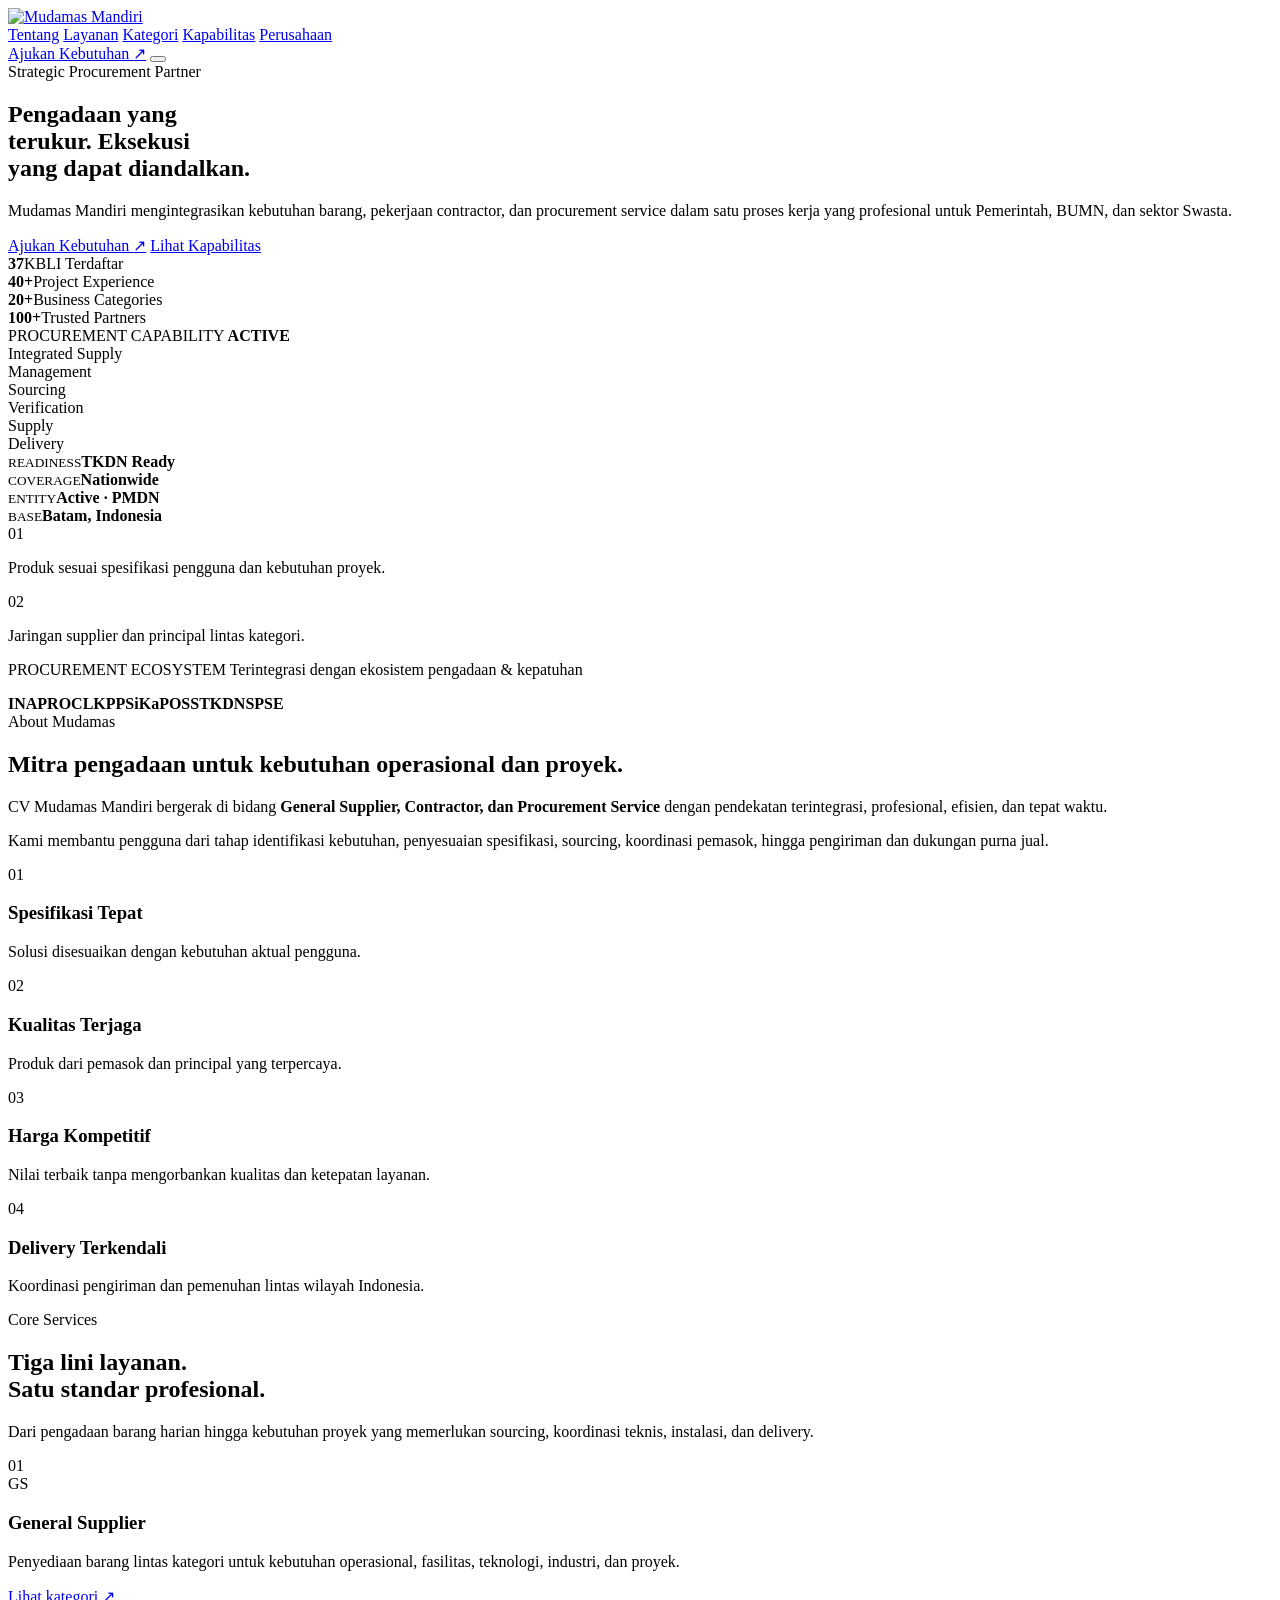
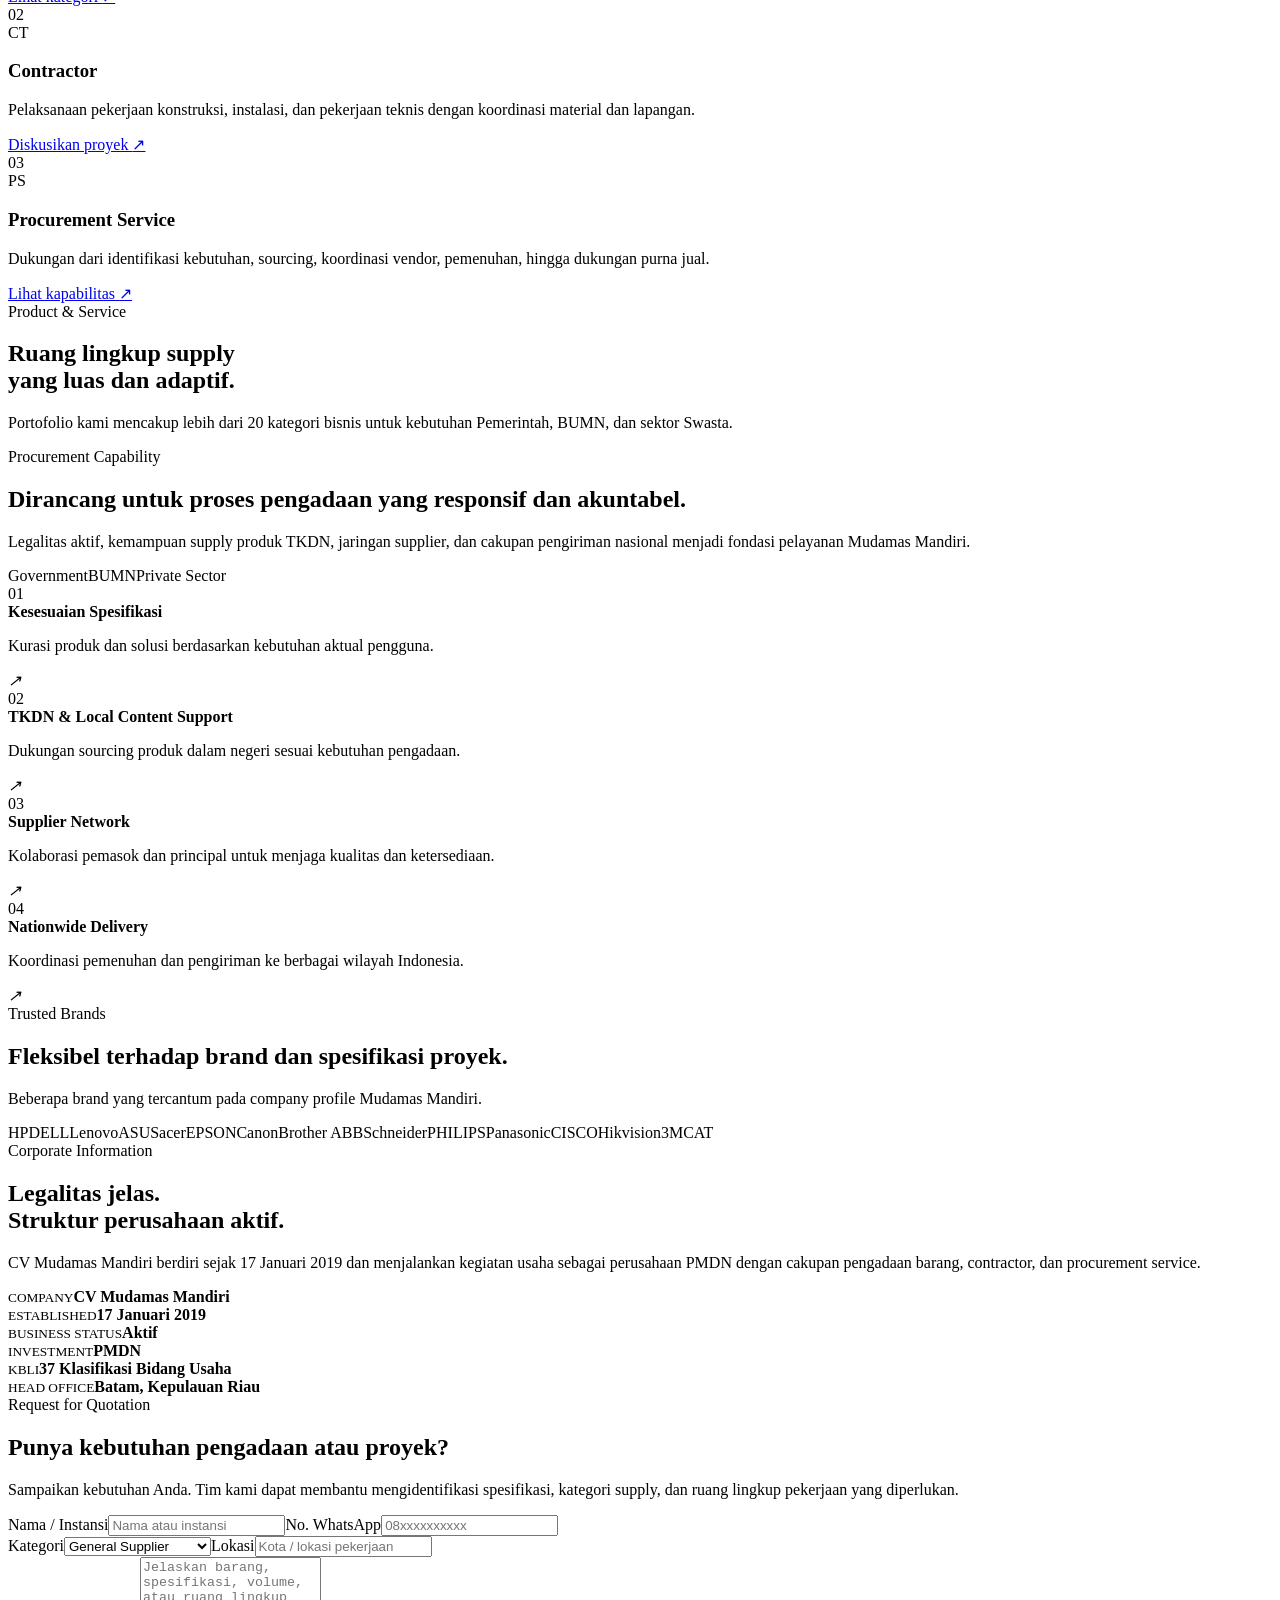
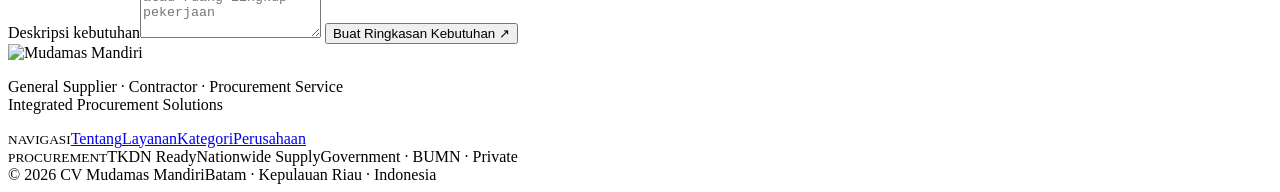
==== index.html @ 1469a3c3 "Add files via upload" ====
<!doctype html>
<html lang="id">
<head>
  <meta charset="utf-8">
  <meta name="viewport" content="width=device-width,initial-scale=1">
  <meta name="theme-color" content="#07182e">
  <title>CV Mudamas Mandiri | Integrated Procurement Solutions</title>
  <meta name="description" content="CV Mudamas Mandiri — General Supplier, Contractor, dan Procurement Service untuk Pemerintah, BUMN, dan sektor Swasta.">
  <link rel="preconnect" href="https://fonts.googleapis.com">
  <link rel="preconnect" href="https://fonts.gstatic.com" crossorigin>
  <link href="https://fonts.googleapis.com/css2?family=Manrope:wght@400;500;600;700;800&display=swap" rel="stylesheet">
  <link rel="stylesheet" href="assets/style.css">
</head>
<body>
<header class="header" id="top">
  <div class="container nav-shell">
    <a class="logo" href="#top"><img src="assets/img/logo-mudamas.png" alt="Mudamas Mandiri"></a>
    <nav class="nav" id="nav">
      <a href="#about">Tentang</a>
      <a href="#services">Layanan</a>
      <a href="#categories">Kategori</a>
      <a href="#capability">Kapabilitas</a>
      <a href="#company">Perusahaan</a>
    </nav>
    <a class="nav-cta" href="#contact">Ajukan Kebutuhan <span>↗</span></a>
    <button class="menu" id="menu" aria-label="Menu"><span></span><span></span></button>
  </div>
</header>

<main>
  <section class="hero">
    <div class="hero-orbit one"></div><div class="hero-orbit two"></div>
    <div class="container hero-grid">
      <div class="hero-copy">
        <div class="kicker"><i></i> Strategic Procurement Partner</div>
        <h1>Pengadaan yang<br><span>terukur.</span> Eksekusi<br>yang dapat diandalkan.</h1>
        <p>Mudamas Mandiri mengintegrasikan kebutuhan barang, pekerjaan contractor, dan procurement service dalam satu proses kerja yang profesional untuk Pemerintah, BUMN, dan sektor Swasta.</p>
        <div class="hero-actions">
          <a class="btn primary" href="#contact">Ajukan Kebutuhan <span>↗</span></a>
          <a class="btn secondary" href="#services">Lihat Kapabilitas</a>
        </div>
        <div class="hero-stats">
          <div><strong>37</strong><span>KBLI Terdaftar</span></div>
          <div><strong>40+</strong><span>Project Experience</span></div>
          <div><strong>20+</strong><span>Business Categories</span></div>
          <div><strong>100+</strong><span>Trusted Partners</span></div>
        </div>
      </div>

      <div class="hero-panel" aria-label="Procurement capability overview">
        <div class="panel-top"><span>PROCUREMENT CAPABILITY</span><b><i></i> ACTIVE</b></div>
        <div class="panel-title">Integrated Supply<br>Management</div>
        <div class="panel-route">
          <div class="route-line"></div>
          <div class="route-node n1"><i></i><span>Sourcing</span></div>
          <div class="route-node n2"><i></i><span>Verification</span></div>
          <div class="route-node n3"><i></i><span>Supply</span></div>
          <div class="route-node n4"><i></i><span>Delivery</span></div>
        </div>
        <div class="panel-grid">
          <div><small>READINESS</small><strong>TKDN Ready</strong></div>
          <div><small>COVERAGE</small><strong>Nationwide</strong></div>
          <div><small>ENTITY</small><strong>Active · PMDN</strong></div>
          <div><small>BASE</small><strong>Batam, Indonesia</strong></div>
        </div>
        <div class="panel-note"><span>01</span><p>Produk sesuai spesifikasi pengguna dan kebutuhan proyek.</p></div>
        <div class="panel-note"><span>02</span><p>Jaringan supplier dan principal lintas kategori.</p></div>
      </div>
    </div>
    <div class="ecosystem">
      <div class="container ecosystem-inner">
        <p><span>PROCUREMENT ECOSYSTEM</span> Terintegrasi dengan ekosistem pengadaan & kepatuhan</p>
        <div><b>INAPROC</b><b>LKPP</b><b>SiKaP</b><b>OSS</b><b>TKDN</b><b>SPSE</b></div>
      </div>
    </div>
  </section>

  <section class="section about" id="about">
    <div class="container about-grid">
      <div>
        <div class="kicker dark"><i></i> About Mudamas</div>
        <h2>Mitra pengadaan untuk kebutuhan <span>operasional dan proyek.</span></h2>
      </div>
      <div class="about-copy">
        <p class="lead">CV Mudamas Mandiri bergerak di bidang <b>General Supplier, Contractor, dan Procurement Service</b> dengan pendekatan terintegrasi, profesional, efisien, dan tepat waktu.</p>
        <p>Kami membantu pengguna dari tahap identifikasi kebutuhan, penyesuaian spesifikasi, sourcing, koordinasi pemasok, hingga pengiriman dan dukungan purna jual.</p>
      </div>
    </div>
    <div class="container principles">
      <article><span>01</span><h3>Spesifikasi Tepat</h3><p>Solusi disesuaikan dengan kebutuhan aktual pengguna.</p></article>
      <article><span>02</span><h3>Kualitas Terjaga</h3><p>Produk dari pemasok dan principal yang terpercaya.</p></article>
      <article><span>03</span><h3>Harga Kompetitif</h3><p>Nilai terbaik tanpa mengorbankan kualitas dan ketepatan layanan.</p></article>
      <article><span>04</span><h3>Delivery Terkendali</h3><p>Koordinasi pengiriman dan pemenuhan lintas wilayah Indonesia.</p></article>
    </div>
  </section>

  <section class="section services" id="services">
    <div class="container section-title-row">
      <div><div class="kicker"><i></i> Core Services</div><h2>Tiga lini layanan.<br><span>Satu standar profesional.</span></h2></div>
      <p>Dari pengadaan barang harian hingga kebutuhan proyek yang memerlukan sourcing, koordinasi teknis, instalasi, dan delivery.</p>
    </div>
    <div class="container service-grid">
      <article><div class="num">01</div><div class="service-icon">GS</div><h3>General Supplier</h3><p>Penyediaan barang lintas kategori untuk kebutuhan operasional, fasilitas, teknologi, industri, dan proyek.</p><a href="#categories">Lihat kategori <span>↗</span></a></article>
      <article class="accent"><div class="num">02</div><div class="service-icon">CT</div><h3>Contractor</h3><p>Pelaksanaan pekerjaan konstruksi, instalasi, dan pekerjaan teknis dengan koordinasi material dan lapangan.</p><a href="#contact">Diskusikan proyek <span>↗</span></a></article>
      <article><div class="num">03</div><div class="service-icon">PS</div><h3>Procurement Service</h3><p>Dukungan dari identifikasi kebutuhan, sourcing, koordinasi vendor, pemenuhan, hingga dukungan purna jual.</p><a href="#capability">Lihat kapabilitas <span>↗</span></a></article>
    </div>
  </section>

  <section class="section categories" id="categories">
    <div class="container section-title-row light">
      <div><div class="kicker dark"><i></i> Product & Service</div><h2>Ruang lingkup supply<br><span>yang luas dan adaptif.</span></h2></div>
      <p>Portofolio kami mencakup lebih dari 20 kategori bisnis untuk kebutuhan Pemerintah, BUMN, dan sektor Swasta.</p>
    </div>
    <div class="container category-grid" id="categoryGrid"></div>
  </section>

  <section class="section capability" id="capability">
    <div class="container capability-grid">
      <div class="cap-copy">
        <div class="kicker"><i></i> Procurement Capability</div>
        <h2>Dirancang untuk proses pengadaan yang <span>responsif dan akuntabel.</span></h2>
        <p>Legalitas aktif, kemampuan supply produk TKDN, jaringan supplier, dan cakupan pengiriman nasional menjadi fondasi pelayanan Mudamas Mandiri.</p>
        <div class="sector-tags"><span>Government</span><span>BUMN</span><span>Private Sector</span></div>
      </div>
      <div class="cap-list">
        <div><span>01</span><section><b>Kesesuaian Spesifikasi</b><p>Kurasi produk dan solusi berdasarkan kebutuhan aktual pengguna.</p></section><i>↗</i></div>
        <div><span>02</span><section><b>TKDN & Local Content Support</b><p>Dukungan sourcing produk dalam negeri sesuai kebutuhan pengadaan.</p></section><i>↗</i></div>
        <div><span>03</span><section><b>Supplier Network</b><p>Kolaborasi pemasok dan principal untuk menjaga kualitas dan ketersediaan.</p></section><i>↗</i></div>
        <div><span>04</span><section><b>Nationwide Delivery</b><p>Koordinasi pemenuhan dan pengiriman ke berbagai wilayah Indonesia.</p></section><i>↗</i></div>
      </div>
    </div>
  </section>

  <section class="section brands">
    <div class="container brand-intro">
      <div class="kicker dark"><i></i> Trusted Brands</div>
      <h2>Fleksibel terhadap brand dan <span>spesifikasi proyek.</span></h2>
      <p>Beberapa brand yang tercantum pada company profile Mudamas Mandiri.</p>
    </div>
    <div class="container brand-grid">
      <span>HP</span><span>DELL</span><span>Lenovo</span><span>ASUS</span><span>acer</span><span>EPSON</span><span>Canon</span><span>Brother</span>
      <span>ABB</span><span>Schneider</span><span>PHILIPS</span><span>Panasonic</span><span>CISCO</span><span>Hikvision</span><span>3M</span><span>CAT</span>
    </div>
  </section>

  <section class="section company" id="company">
    <div class="container company-box">
      <div>
        <div class="kicker"><i></i> Corporate Information</div>
        <h2>Legalitas jelas.<br><span>Struktur perusahaan aktif.</span></h2>
        <p>CV Mudamas Mandiri berdiri sejak 17 Januari 2019 dan menjalankan kegiatan usaha sebagai perusahaan PMDN dengan cakupan pengadaan barang, contractor, dan procurement service.</p>
      </div>
      <div class="facts">
        <div><small>COMPANY</small><b>CV Mudamas Mandiri</b></div>
        <div><small>ESTABLISHED</small><b>17 Januari 2019</b></div>
        <div><small>BUSINESS STATUS</small><b>Aktif</b></div>
        <div><small>INVESTMENT</small><b>PMDN</b></div>
        <div><small>KBLI</small><b>37 Klasifikasi Bidang Usaha</b></div>
        <div><small>HEAD OFFICE</small><b>Batam, Kepulauan Riau</b></div>
      </div>
    </div>
  </section>

  <section class="section contact" id="contact">
    <div class="container contact-grid">
      <div>
        <div class="kicker dark"><i></i> Request for Quotation</div>
        <h2>Punya kebutuhan pengadaan atau proyek?</h2>
        <p>Sampaikan kebutuhan Anda. Tim kami dapat membantu mengidentifikasi spesifikasi, kategori supply, dan ruang lingkup pekerjaan yang diperlukan.</p>
      </div>
      <form id="rfqForm">
        <div class="fields"><label>Nama / Instansi<input name="nama" required placeholder="Nama atau instansi"></label><label>No. WhatsApp<input name="wa" required placeholder="08xxxxxxxxxx"></label></div>
        <div class="fields"><label>Kategori<select name="kategori"><option>General Supplier</option><option>Contractor</option><option>Procurement Service</option></select></label><label>Lokasi<input name="lokasi" placeholder="Kota / lokasi pekerjaan"></label></div>
        <label>Deskripsi kebutuhan<textarea name="kebutuhan" rows="5" required placeholder="Jelaskan barang, spesifikasi, volume, atau ruang lingkup pekerjaan"></textarea></label>
        <button class="btn primary" type="submit">Buat Ringkasan Kebutuhan <span>↗</span></button>
        <div id="rfqResult" class="rfq-result" hidden></div>
      </form>
    </div>
  </section>
</main>

<footer>
  <div class="container footer-grid">
    <div class="footer-brand"><img src="assets/img/logo-mudamas.png" alt="Mudamas Mandiri"><p>General Supplier · Contractor · Procurement Service<br>Integrated Procurement Solutions</p></div>
    <div><small>NAVIGASI</small><a href="#about">Tentang</a><a href="#services">Layanan</a><a href="#categories">Kategori</a><a href="#company">Perusahaan</a></div>
    <div><small>PROCUREMENT</small><span>TKDN Ready</span><span>Nationwide Supply</span><span>Government · BUMN · Private</span></div>
  </div>
  <div class="container footer-bottom"><span>© 2026 CV Mudamas Mandiri</span><span>Batam · Kepulauan Riau · Indonesia</span></div>
</footer>
<script src="assets/app.js"></script>
</body>
</html>
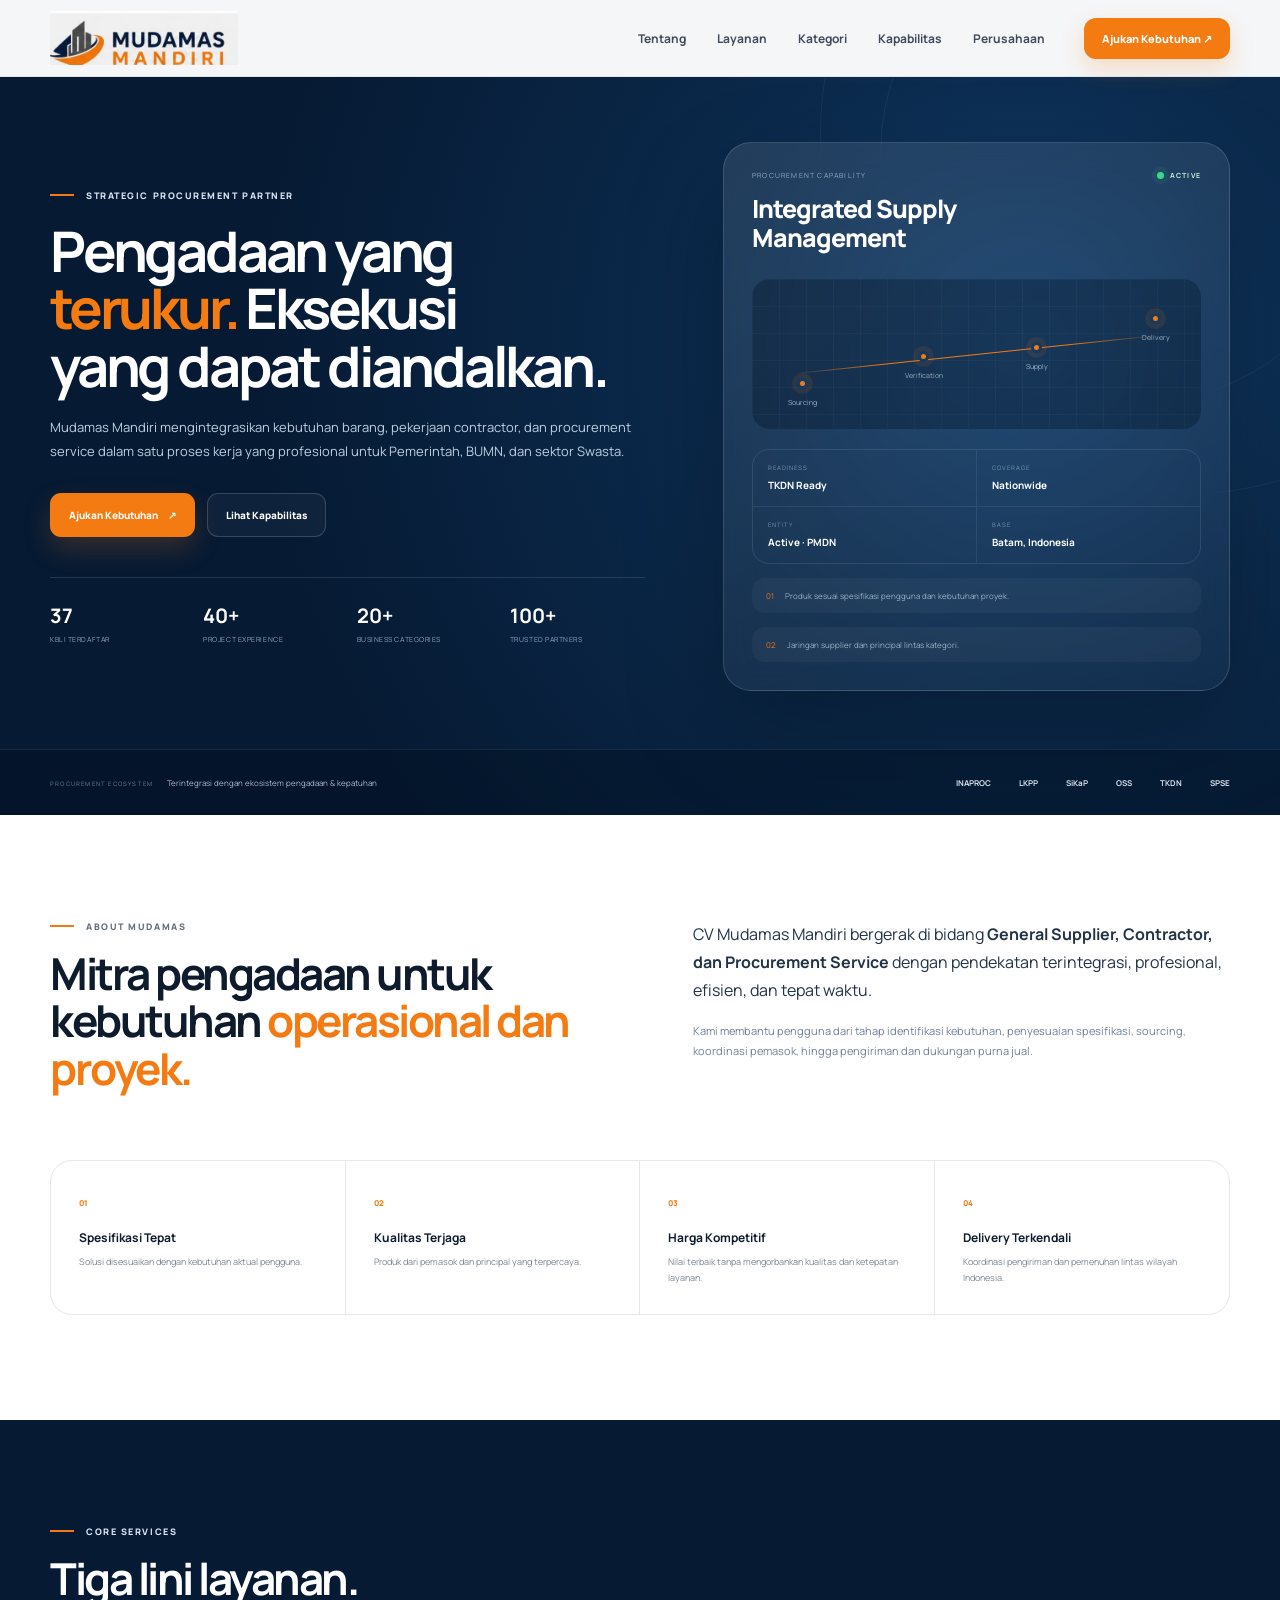
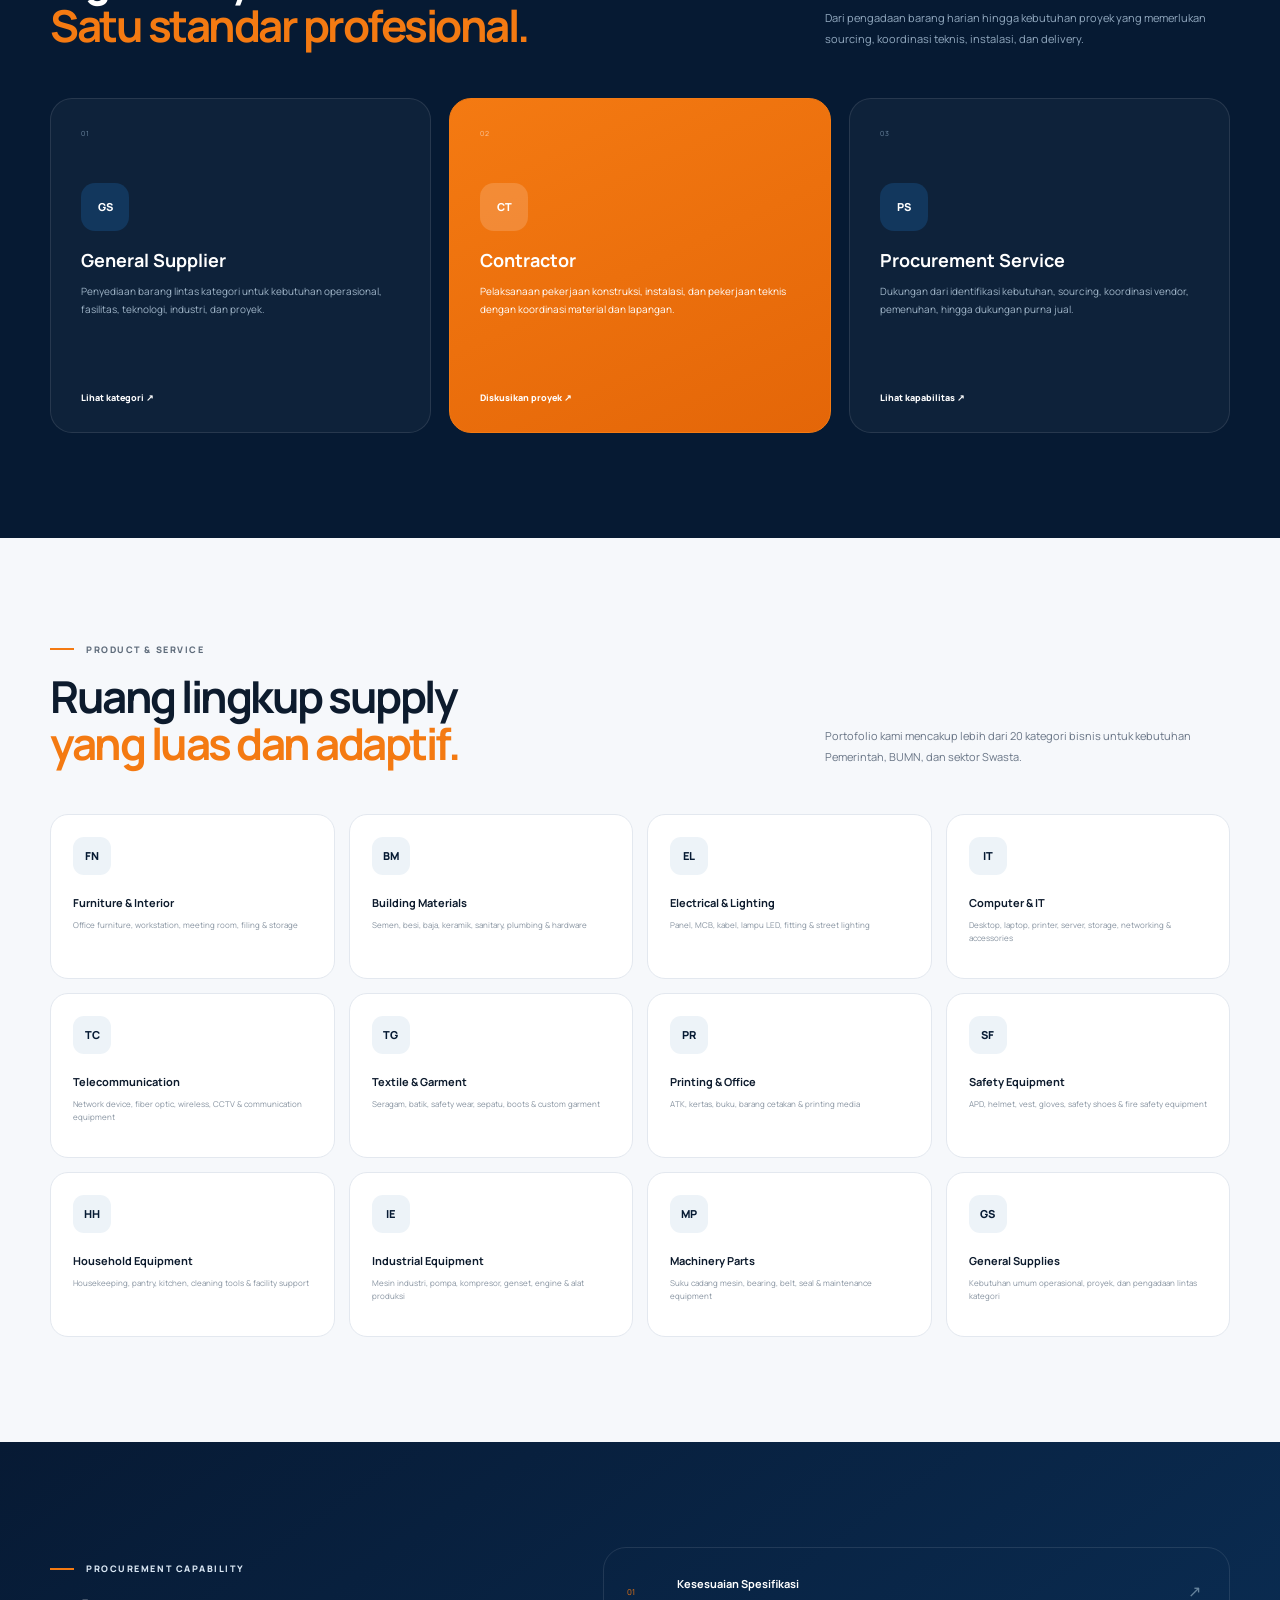
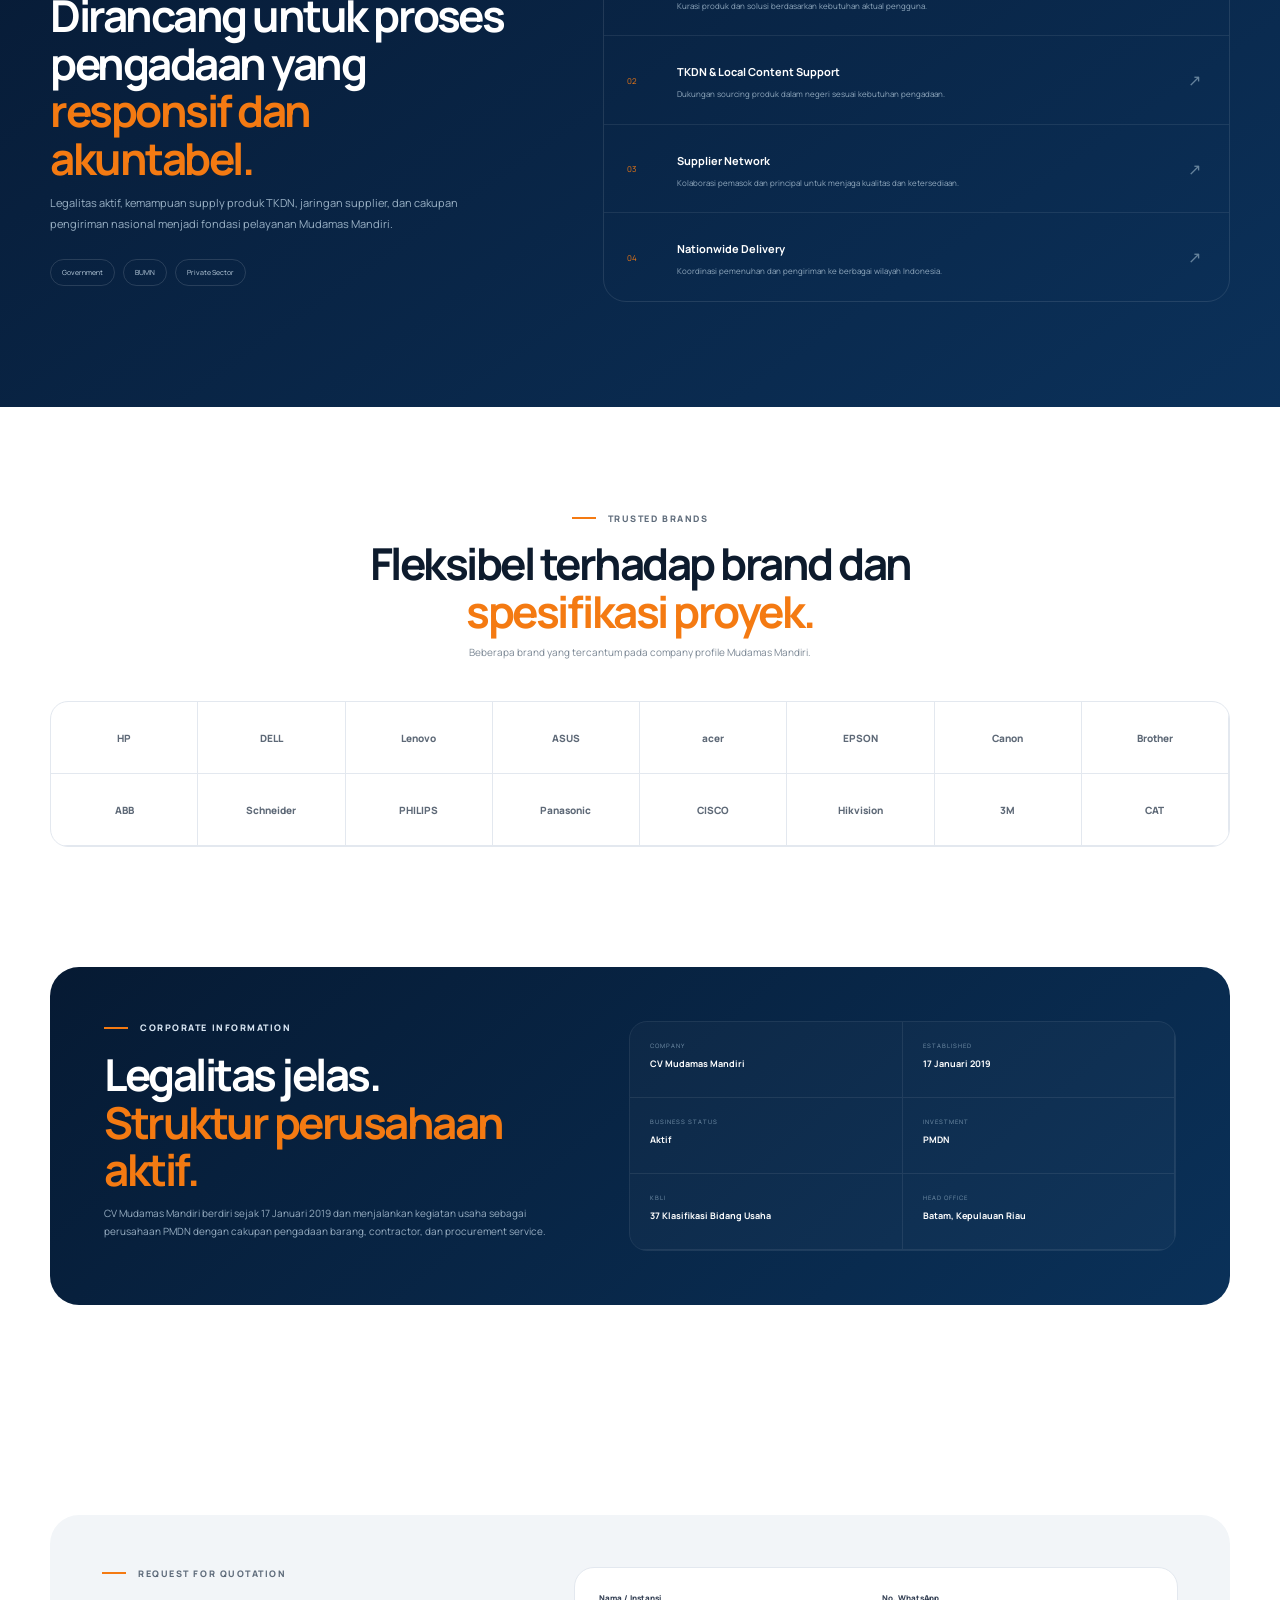
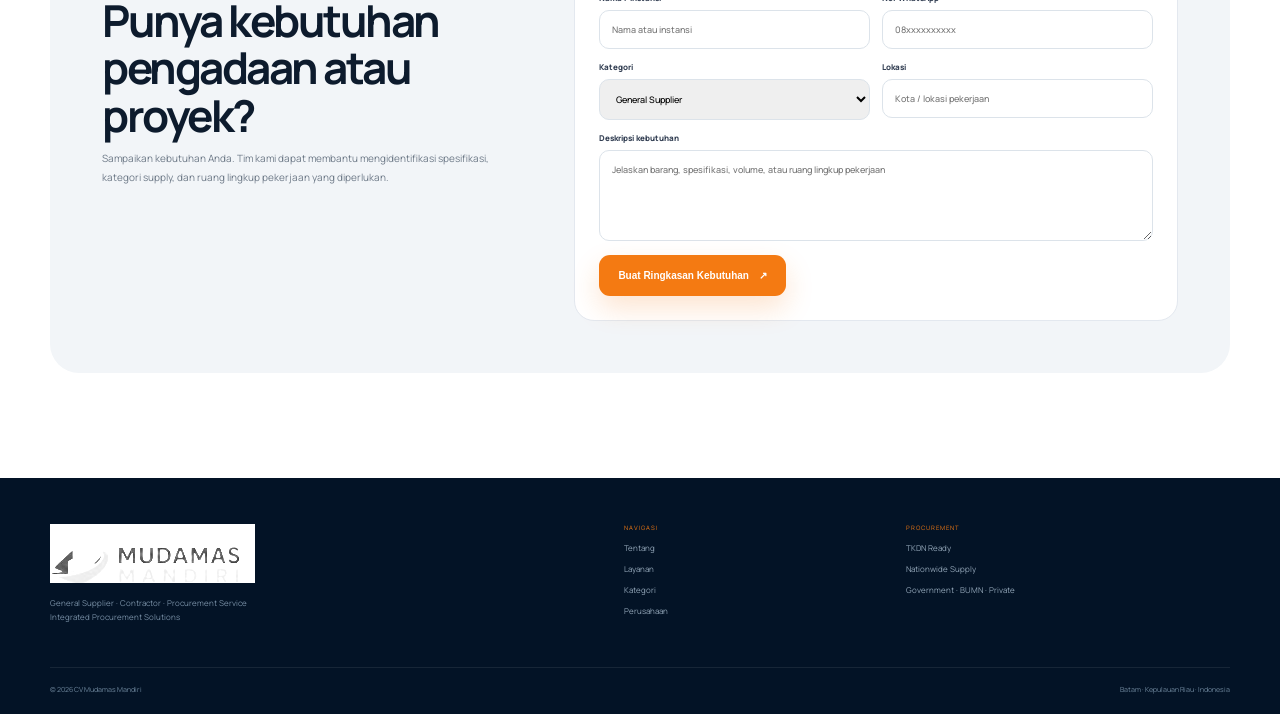
==== commit aa8d90a6: "Add files via upload" ====
--- a/index.html
+++ b/index.html
@@ -9,12 +9,12 @@
   <link rel="preconnect" href="https://fonts.googleapis.com">
   <link rel="preconnect" href="https://fonts.gstatic.com" crossorigin>
   <link href="https://fonts.googleapis.com/css2?family=Manrope:wght@400;500;600;700;800&display=swap" rel="stylesheet">
-  <link rel="stylesheet" href="assets/style.css">
+  <link rel="stylesheet" href="style.css">
 </head>
 <body>
 <header class="header" id="top">
   <div class="container nav-shell">
-    <a class="logo" href="#top"><img src="assets/img/logo-mudamas.png" alt="Mudamas Mandiri"></a>
+    <a class="logo" href="#top"><img src="logo-mudamas.png" alt="Mudamas Mandiri"></a>
     <nav class="nav" id="nav">
       <a href="#about">Tentang</a>
       <a href="#services">Layanan</a>
@@ -181,12 +181,12 @@
 
 <footer>
   <div class="container footer-grid">
-    <div class="footer-brand"><img src="assets/img/logo-mudamas.png" alt="Mudamas Mandiri"><p>General Supplier · Contractor · Procurement Service<br>Integrated Procurement Solutions</p></div>
+    <div class="footer-brand"><img src="logo-mudamas.png" alt="Mudamas Mandiri"><p>General Supplier · Contractor · Procurement Service<br>Integrated Procurement Solutions</p></div>
     <div><small>NAVIGASI</small><a href="#about">Tentang</a><a href="#services">Layanan</a><a href="#categories">Kategori</a><a href="#company">Perusahaan</a></div>
     <div><small>PROCUREMENT</small><span>TKDN Ready</span><span>Nationwide Supply</span><span>Government · BUMN · Private</span></div>
   </div>
   <div class="container footer-bottom"><span>© 2026 CV Mudamas Mandiri</span><span>Batam · Kepulauan Riau · Indonesia</span></div>
 </footer>
-<script src="assets/app.js"></script>
+<script src="app.js"></script>
 </body>
 </html>
--- a/style.css
+++ b/style.css
@@ -0,0 +1,3 @@
+:root{--navy:#061a33;--navy2:#0a2d55;--orange:#f47a12;--ink:#0d1b2d;--muted:#667085;--line:#e3e8ef;--bg:#f6f8fb;--white:#fff}*{box-sizing:border-box}html{scroll-behavior:smooth}body{margin:0;font-family:Manrope,Arial,sans-serif;color:var(--ink);background:#fff}a{text-decoration:none;color:inherit}.container{width:min(1180px,calc(100% - 48px));margin:auto}.header{position:fixed;inset:0 0 auto;z-index:50;background:rgba(255,255,255,.96);border-bottom:1px solid rgba(13,27,45,.08);backdrop-filter:blur(16px)}.nav-shell{height:76px;display:flex;align-items:center;gap:34px}.logo img{display:block;width:188px}.nav{margin-left:auto;display:flex;gap:31px;align-items:center}.nav a{font-size:12px;font-weight:700;color:#3e4a59}.nav a:hover{color:var(--orange)}.nav-cta{margin-left:5px;background:var(--orange);color:#fff;border-radius:12px;padding:13px 18px;font-size:11px;font-weight:800;box-shadow:0 10px 24px rgba(244,122,18,.22)}.menu{display:none;margin-left:auto;border:0;background:none;width:42px;height:42px}.menu span{display:block;width:23px;height:2px;background:var(--navy);margin:6px auto}.hero{position:relative;padding-top:76px;background:radial-gradient(circle at 80% 42%,#123d6a 0,#0b2a4c 28%,#061a33 68%);color:#fff;overflow:hidden}.hero-orbit{position:absolute;border:1px solid rgba(255,255,255,.055);border-radius:50%}.hero-orbit.one{width:720px;height:720px;right:-260px;top:-225px}.hero-orbit.two{width:500px;height:500px;right:-100px;top:-95px}.hero-grid{min-height:605px;display:grid;grid-template-columns:1.08fr .92fr;gap:78px;align-items:center;padding:66px 0 58px}.kicker{display:flex;align-items:center;gap:12px;font-size:9px;font-weight:800;text-transform:uppercase;letter-spacing:1.55px;color:#dbe8f5}.kicker i{width:24px;height:2px;background:var(--orange);display:block}.kicker.dark{color:#5f6c7b}.hero h1{font-size:56px;line-height:1.03;letter-spacing:-3.2px;margin:20px 0 20px;max-width:660px}.hero h1 span,.section h2 span{color:var(--orange)}.hero-copy>p{max-width:650px;color:#bed0e1;font-size:13px;line-height:1.85;margin:0}.hero-actions{display:flex;gap:12px;margin-top:30px}.btn{display:inline-flex;align-items:center;justify-content:center;gap:10px;border-radius:11px;padding:14px 18px;font-size:10px;font-weight:800;border:1px solid transparent;cursor:pointer}.btn.primary{background:var(--orange);color:#fff;box-shadow:0 12px 28px rgba(244,122,18,.20)}.btn.secondary{border-color:rgba(255,255,255,.17);color:#fff;background:rgba(255,255,255,.04)}.hero-stats{margin-top:40px;padding-top:24px;border-top:1px solid rgba(255,255,255,.12);display:grid;grid-template-columns:repeat(4,1fr);gap:18px}.hero-stats strong,.hero-stats span{display:block}.hero-stats strong{font-size:20px}.hero-stats span{font-size:7px;color:#89a6c0;text-transform:uppercase;letter-spacing:.55px;margin-top:6px}.hero-panel{position:relative;background:linear-gradient(155deg,rgba(255,255,255,.10),rgba(255,255,255,.035));border:1px solid rgba(255,255,255,.14);border-radius:28px;padding:28px;box-shadow:0 40px 100px rgba(0,0,0,.24);backdrop-filter:blur(16px)}.panel-top{display:flex;justify-content:space-between;align-items:center;font-size:7px;letter-spacing:1.2px;color:#91aac1}.panel-top b{display:flex;align-items:center;gap:6px;font-size:7px;color:#c6f2d7}.panel-top b i{width:7px;height:7px;border-radius:50%;background:#39d98a;box-shadow:0 0 0 5px rgba(57,217,138,.08)}.panel-title{font-size:25px;line-height:1.15;font-weight:800;letter-spacing:-1px;margin-top:15px}.panel-route{height:150px;margin:26px 0 20px;position:relative;border-radius:18px;background:linear-gradient(rgba(255,255,255,.028) 1px,transparent 1px),linear-gradient(90deg,rgba(255,255,255,.028) 1px,transparent 1px),rgba(2,17,34,.32);background-size:27px 27px}.route-line{position:absolute;height:1px;background:linear-gradient(90deg,transparent,#f47a12,#f47a12,#f47a12,transparent);left:9%;right:9%;top:50%;transform:rotate(-6deg);transform-origin:center}.route-node{position:absolute;text-align:center}.route-node i{display:block;width:11px;height:11px;border-radius:50%;background:var(--orange);border:3px solid #16395f;box-shadow:0 0 0 5px rgba(244,122,18,.10);margin:auto}.route-node span{display:block;font-size:7px;color:#9bb1c6;margin-top:9px}.n1{left:8%;top:66%}.n2{left:34%;top:48%}.n3{left:61%;top:42%}.n4{right:7%;top:23%}.panel-grid{display:grid;grid-template-columns:1fr 1fr;border:1px solid rgba(255,255,255,.10);border-radius:17px;overflow:hidden}.panel-grid div{padding:14px 15px;border-bottom:1px solid rgba(255,255,255,.08);border-right:1px solid rgba(255,255,255,.08)}.panel-grid div:nth-child(2n){border-right:0}.panel-grid div:nth-child(n+3){border-bottom:0}.panel-grid small,.panel-grid strong{display:block}.panel-grid small{font-size:6px;color:#7896b0;letter-spacing:1px}.panel-grid strong{font-size:10px;margin-top:6px}.panel-note{display:flex;gap:11px;align-items:center;margin-top:14px;padding:12px 14px;border-radius:13px;background:rgba(255,255,255,.035)}.panel-note span{font-size:8px;color:var(--orange)}.panel-note p{font-size:8px;color:#9cb1c4;margin:0}.ecosystem{border-top:1px solid rgba(255,255,255,.08);background:rgba(2,15,30,.38)}.ecosystem-inner{min-height:65px;display:flex;align-items:center;justify-content:space-between;gap:30px}.ecosystem p{font-size:8px;color:#a6bacd}.ecosystem p span{font-size:6px;color:#64839f;letter-spacing:1.2px;margin-right:12px}.ecosystem-inner>div{display:flex;gap:28px;align-items:center}.ecosystem b{font-size:8px;color:#dce7f2}.section{padding:105px 0}.about{background:#fff}.about-grid{display:grid;grid-template-columns:1fr 1fr;gap:105px;align-items:start}.section h2{font-size:44px;line-height:1.08;letter-spacing:-2.5px;margin:17px 0 0}.about-copy .lead{font-size:16px;line-height:1.75;margin:0;color:#233347}.about-copy>p:not(.lead){font-size:11px;line-height:1.9;color:#718096;margin-top:17px}.principles{display:grid;grid-template-columns:repeat(4,1fr);margin-top:68px;border:1px solid var(--line);border-radius:22px;overflow:hidden}.principles article{padding:28px;border-right:1px solid var(--line)}.principles article:last-child{border-right:0}.principles span{font-size:8px;color:var(--orange);font-weight:800}.principles h3{font-size:12px;margin:18px 0 8px}.principles p{font-size:9px;line-height:1.75;color:#7b8795;margin:0}.services{background:var(--navy);color:#fff}.section-title-row{display:grid;grid-template-columns:1.25fr .75fr;gap:100px;align-items:end}.section-title-row>p{font-size:11px;line-height:1.9;color:#93aac0;margin:0}.services h2{color:#fff}.service-grid{display:grid;grid-template-columns:repeat(3,1fr);gap:18px;margin-top:48px}.service-grid article{position:relative;min-height:335px;padding:30px;border:1px solid rgba(255,255,255,.1);border-radius:22px;background:rgba(255,255,255,.035)}.service-grid article.accent{background:linear-gradient(155deg,#f47a12,#e46608);border-color:#f47a12}.num{font-size:7px;letter-spacing:1px;color:#6f8aa3}.accent .num{color:rgba(255,255,255,.6)}.service-icon{width:48px;height:48px;border-radius:14px;display:grid;place-items:center;background:#12375d;margin-top:45px;font-size:11px;font-weight:800}.accent .service-icon{background:rgba(255,255,255,.16)}.service-grid h3{font-size:18px;margin:17px 0 10px}.service-grid p{font-size:10px;line-height:1.8;color:#9fb4c7}.accent p{color:#fff}.service-grid a{position:absolute;bottom:28px;font-size:9px;font-weight:800}.categories{background:var(--bg)}.section-title-row.light>p{color:#697586}.category-grid{display:grid;grid-template-columns:repeat(4,1fr);gap:14px;margin-top:46px}.category{background:#fff;border:1px solid var(--line);border-radius:18px;padding:22px;min-height:165px;transition:.2s}.category:hover{transform:translateY(-3px);box-shadow:0 18px 45px rgba(6,26,51,.08)}.category .ico{width:38px;height:38px;border-radius:11px;background:#edf3f8;display:grid;place-items:center;font-size:11px;font-weight:800;color:var(--navy)}.category b{display:block;font-size:11px;margin-top:20px}.category small{display:block;font-size:8px;line-height:1.65;color:#8793a0;margin-top:8px}.capability{background:linear-gradient(145deg,#071a34,#0b315a);color:#fff}.capability-grid{display:grid;grid-template-columns:.85fr 1.15fr;gap:90px;align-items:center}.cap-copy h2{color:#fff}.cap-copy>p{font-size:11px;line-height:1.9;color:#9ab1c5}.sector-tags{display:flex;gap:8px;margin-top:24px;flex-wrap:wrap}.sector-tags span{padding:8px 11px;border-radius:999px;border:1px solid rgba(255,255,255,.13);font-size:7px;color:#bdd0e0}.cap-list{border:1px solid rgba(255,255,255,.1);border-radius:23px;overflow:hidden}.cap-list>div{display:grid;grid-template-columns:38px 1fr 18px;gap:12px;align-items:center;padding:23px;border-bottom:1px solid rgba(255,255,255,.08)}.cap-list>div:last-child{border-bottom:0}.cap-list>div>span{font-size:8px;color:var(--orange)}.cap-list b{font-size:11px}.cap-list p{font-size:8px;color:#91a9be;line-height:1.7;margin:6px 0 0}.cap-list i{font-style:normal;color:#66839c}.brands{background:#fff}.brand-intro{text-align:center;max-width:720px}.brand-intro .kicker{justify-content:center}.brand-intro h2{margin-top:15px}.brand-intro p{font-size:10px;color:#7c8895}.brand-grid{display:grid;grid-template-columns:repeat(8,1fr);margin-top:42px;border:1px solid var(--line);border-radius:18px;overflow:hidden}.brand-grid span{min-height:72px;display:grid;place-items:center;border-right:1px solid var(--line);border-bottom:1px solid var(--line);font-size:10px;font-weight:800;color:#5e6977}.company{padding-top:15px}.company-box{border-radius:29px;background:linear-gradient(140deg,#061a33,#0a3159);color:#fff;padding:54px;display:grid;grid-template-columns:.9fr 1.1fr;gap:78px}.company-box h2{color:#fff}.company-box>div>p{font-size:10px;line-height:1.85;color:#97adc1}.facts{display:grid;grid-template-columns:1fr 1fr;border:1px solid rgba(255,255,255,.09);border-radius:18px;overflow:hidden}.facts div{padding:20px;background:rgba(255,255,255,.025);border-right:1px solid rgba(255,255,255,.08);border-bottom:1px solid rgba(255,255,255,.08)}.facts small,.facts b{display:block}.facts small{font-size:6px;color:#7895ad;letter-spacing:1px}.facts b{font-size:9px;margin-top:7px}.contact{background:#fff}.contact-grid{background:#f2f5f8;border-radius:29px;padding:52px;display:grid;grid-template-columns:.8fr 1.2fr;gap:70px}.contact-grid>div>p{font-size:10px;line-height:1.85;color:#6e7a88}.contact form{background:#fff;border:1px solid var(--line);border-radius:20px;padding:24px}.fields{display:grid;grid-template-columns:1fr 1fr;gap:12px}label{display:block;font-size:8px;font-weight:800;color:#344054;margin-bottom:12px}input,select,textarea{width:100%;margin-top:7px;border:1px solid #dce3ea;border-radius:10px;padding:12px;font:500 9px Manrope;outline:none}input:focus,select:focus,textarea:focus{border-color:var(--orange);box-shadow:0 0 0 3px rgba(244,122,18,.08)}.rfq-result{margin-top:14px;padding:14px;border-radius:12px;background:#f7f9fb;font-size:9px;line-height:1.65;white-space:pre-wrap}footer{background:#031326;color:#fff;padding:46px 0 20px}.footer-grid{display:grid;grid-template-columns:1.6fr .7fr 1fr;gap:55px}.footer-brand img{width:205px;filter:brightness(4) grayscale(1)}.footer-brand p{font-size:8px;line-height:1.75;color:#7990a6}.footer-grid>div:not(.footer-brand){display:flex;flex-direction:column;gap:10px}.footer-grid small{font-size:6px;color:var(--orange);letter-spacing:1px}.footer-grid a,.footer-grid span{font-size:8px;color:#93a6b8}.footer-bottom{display:flex;justify-content:space-between;border-top:1px solid rgba(255,255,255,.08);margin-top:35px;padding-top:17px;font-size:7px;color:#6f879d}
+@media(max-width:980px){.nav,.nav-cta{display:none}.menu{display:block}.nav.open{display:flex;position:absolute;top:76px;left:24px;right:24px;background:#fff;border:1px solid var(--line);border-radius:16px;padding:14px;flex-direction:column;align-items:stretch;box-shadow:0 22px 55px rgba(6,26,51,.14)}.hero-grid,.about-grid,.capability-grid,.company-box,.contact-grid{grid-template-columns:1fr}.hero-grid{gap:45px}.hero-panel{max-width:700px}.section-title-row{grid-template-columns:1fr;gap:18px}.principles,.service-grid{grid-template-columns:1fr 1fr}.service-grid article:last-child{grid-column:1/-1}.category-grid{grid-template-columns:repeat(2,1fr)}.brand-grid{grid-template-columns:repeat(4,1fr)}.footer-grid{grid-template-columns:1fr 1fr}.footer-brand{grid-column:1/-1}}
+@media(max-width:620px){.container{width:min(100% - 28px,1180px)}.nav-shell{height:66px}.logo img{width:162px}.hero{padding-top:66px}.hero-grid{padding:44px 0 36px;min-height:auto}.hero h1{font-size:39px;letter-spacing:-2.2px}.hero-copy>p{font-size:11px}.hero-stats{grid-template-columns:1fr 1fr}.hero-panel{padding:20px}.panel-route{height:126px}.ecosystem-inner{align-items:flex-start;flex-direction:column;padding:18px 0}.ecosystem-inner>div{gap:18px;flex-wrap:wrap}.section{padding:76px 0}.section h2{font-size:35px;letter-spacing:-1.9px}.about-grid,.capability-grid{gap:40px}.principles,.service-grid,.category-grid{grid-template-columns:1fr}.principles article{border-right:0;border-bottom:1px solid var(--line)}.service-grid article:last-child{grid-column:auto}.brand-grid{grid-template-columns:repeat(2,1fr)}.company-box,.contact-grid{padding:27px 18px;border-radius:22px;gap:35px}.facts,.fields{grid-template-columns:1fr}.footer-grid{grid-template-columns:1fr}.footer-brand{grid-column:auto}.footer-bottom{flex-direction:column;gap:8px}}
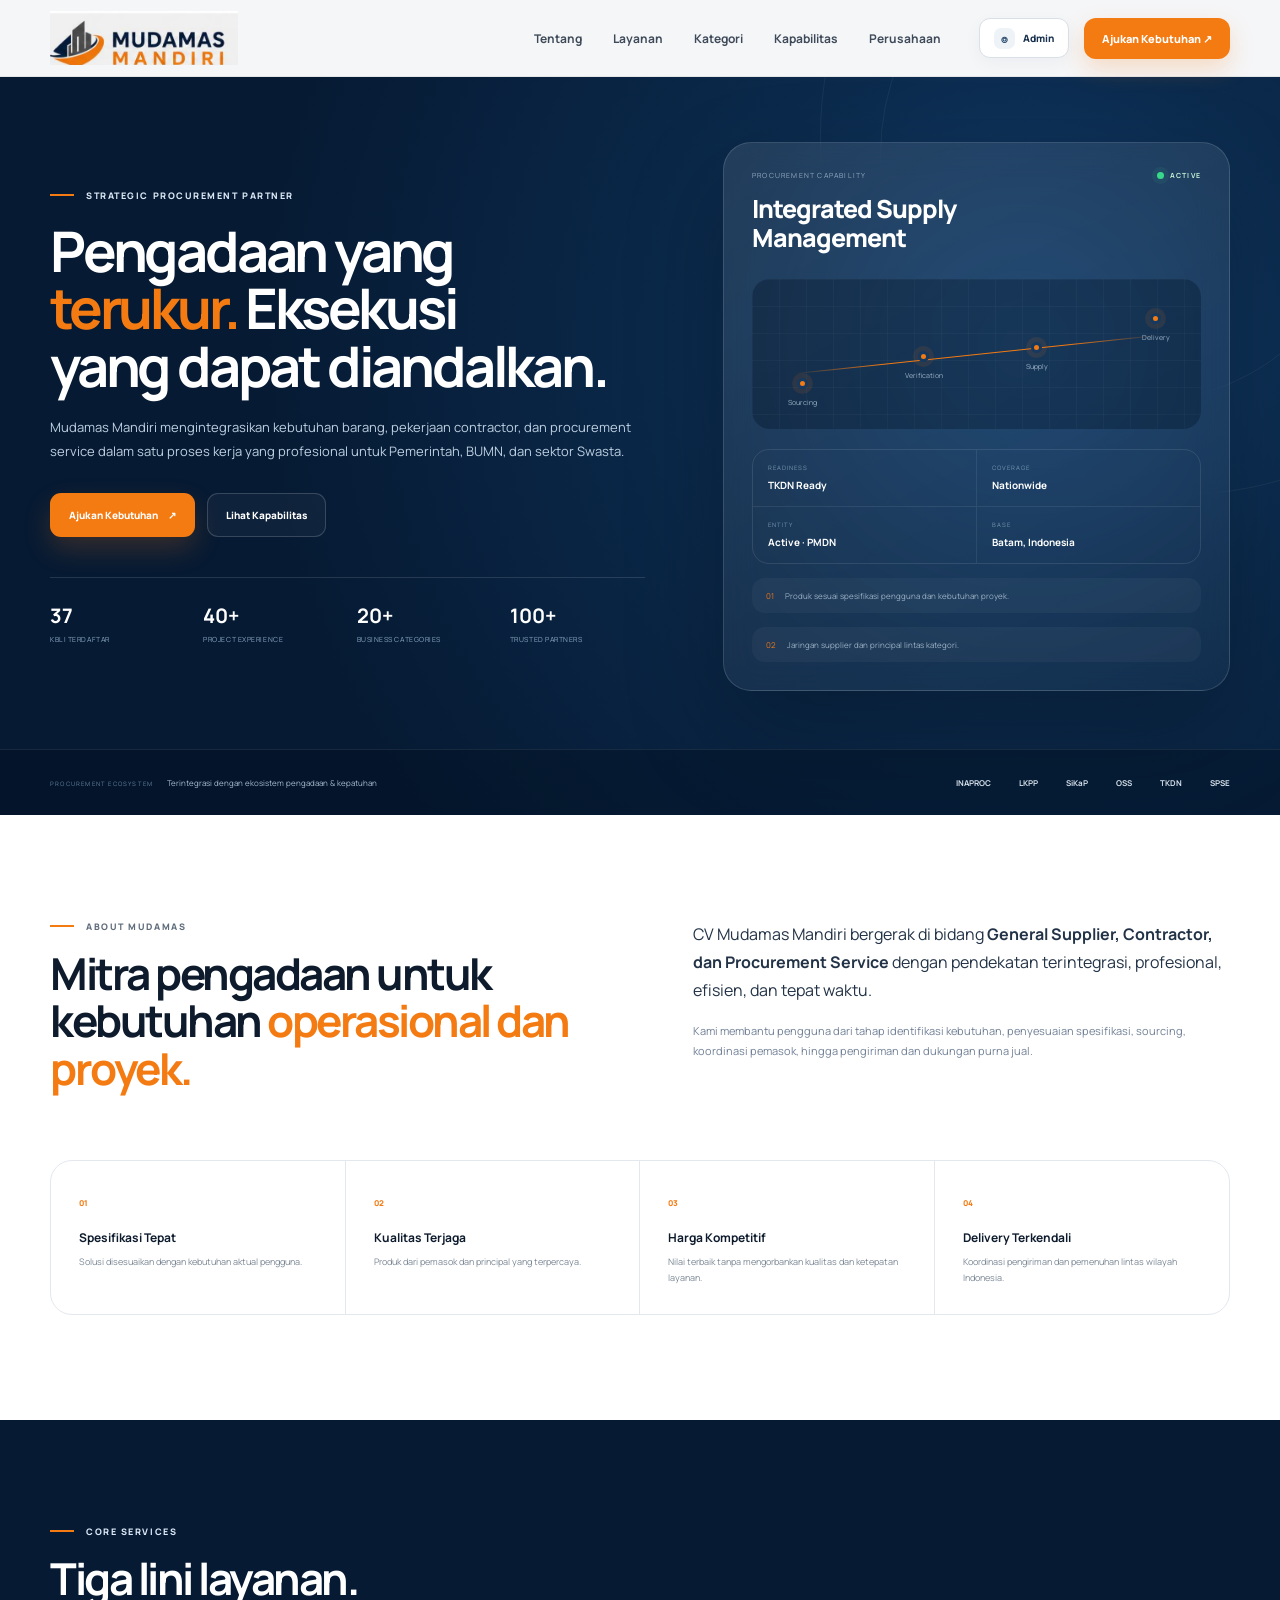
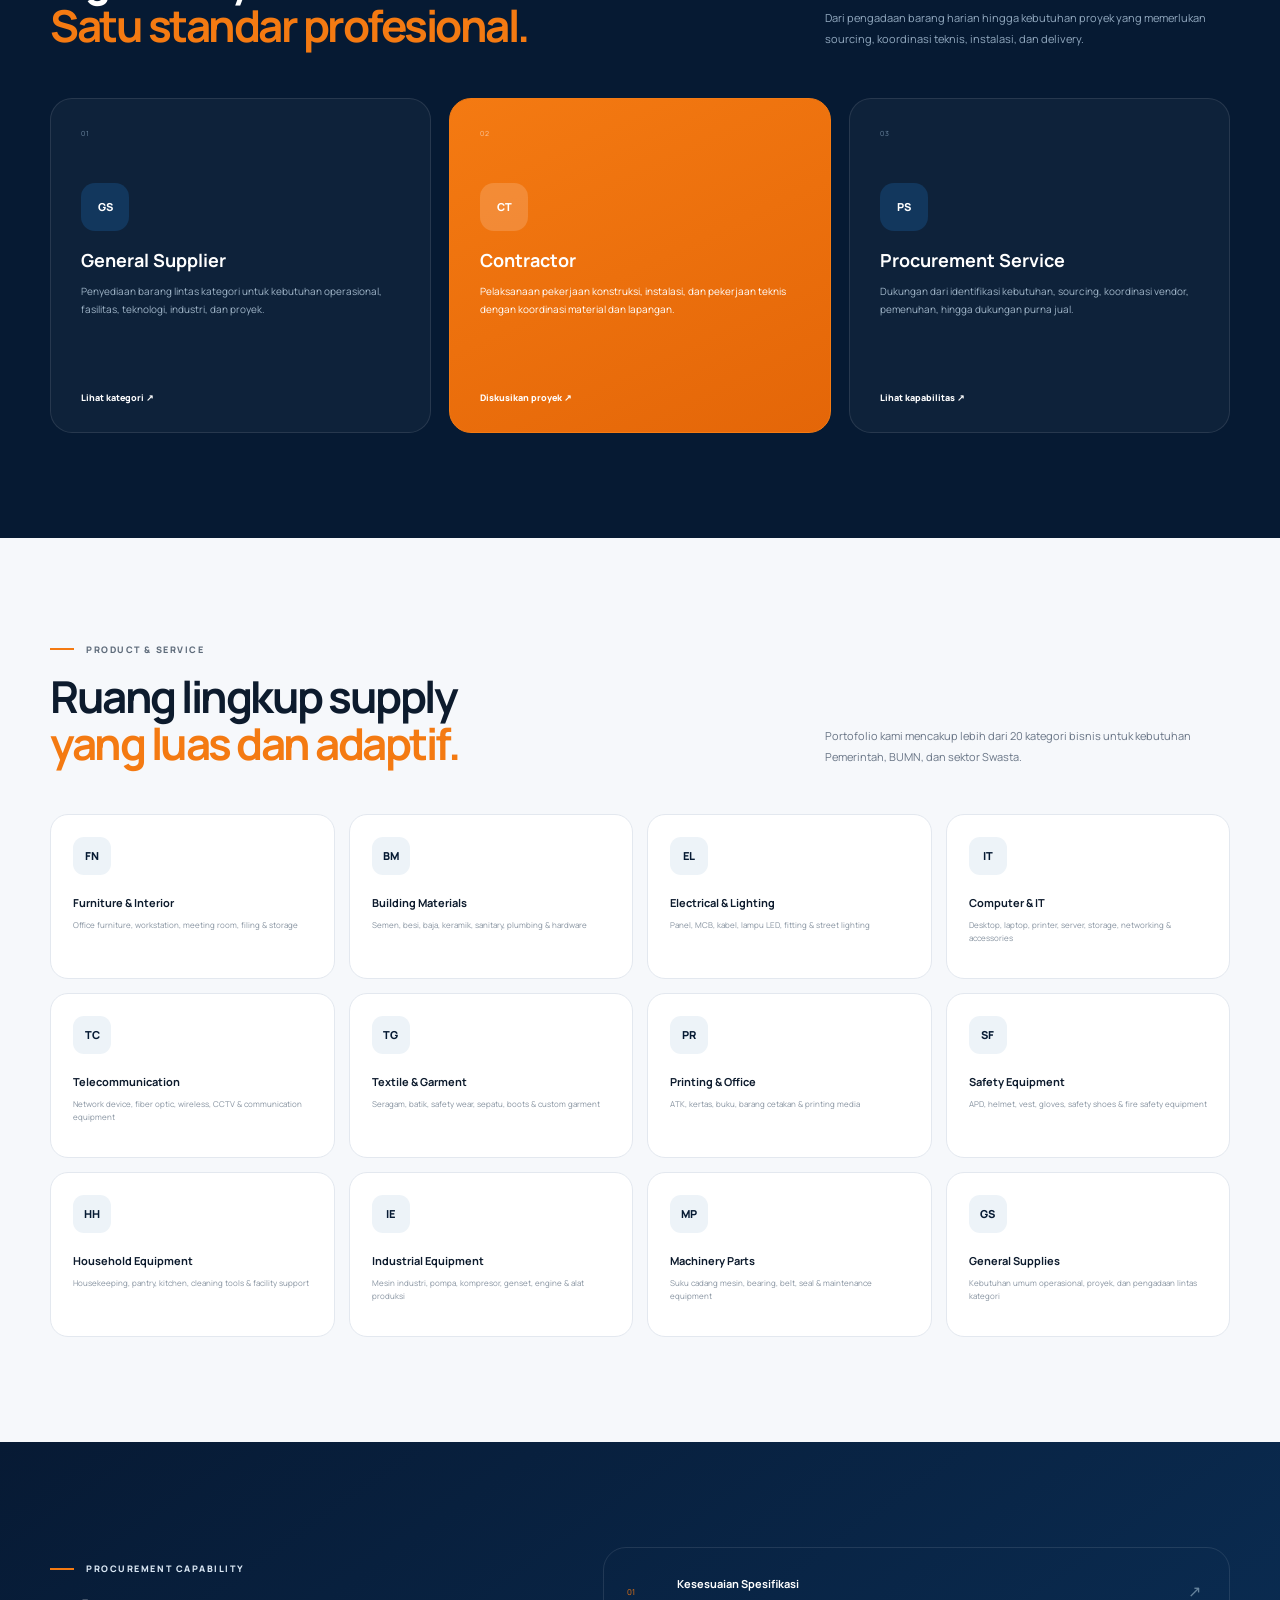
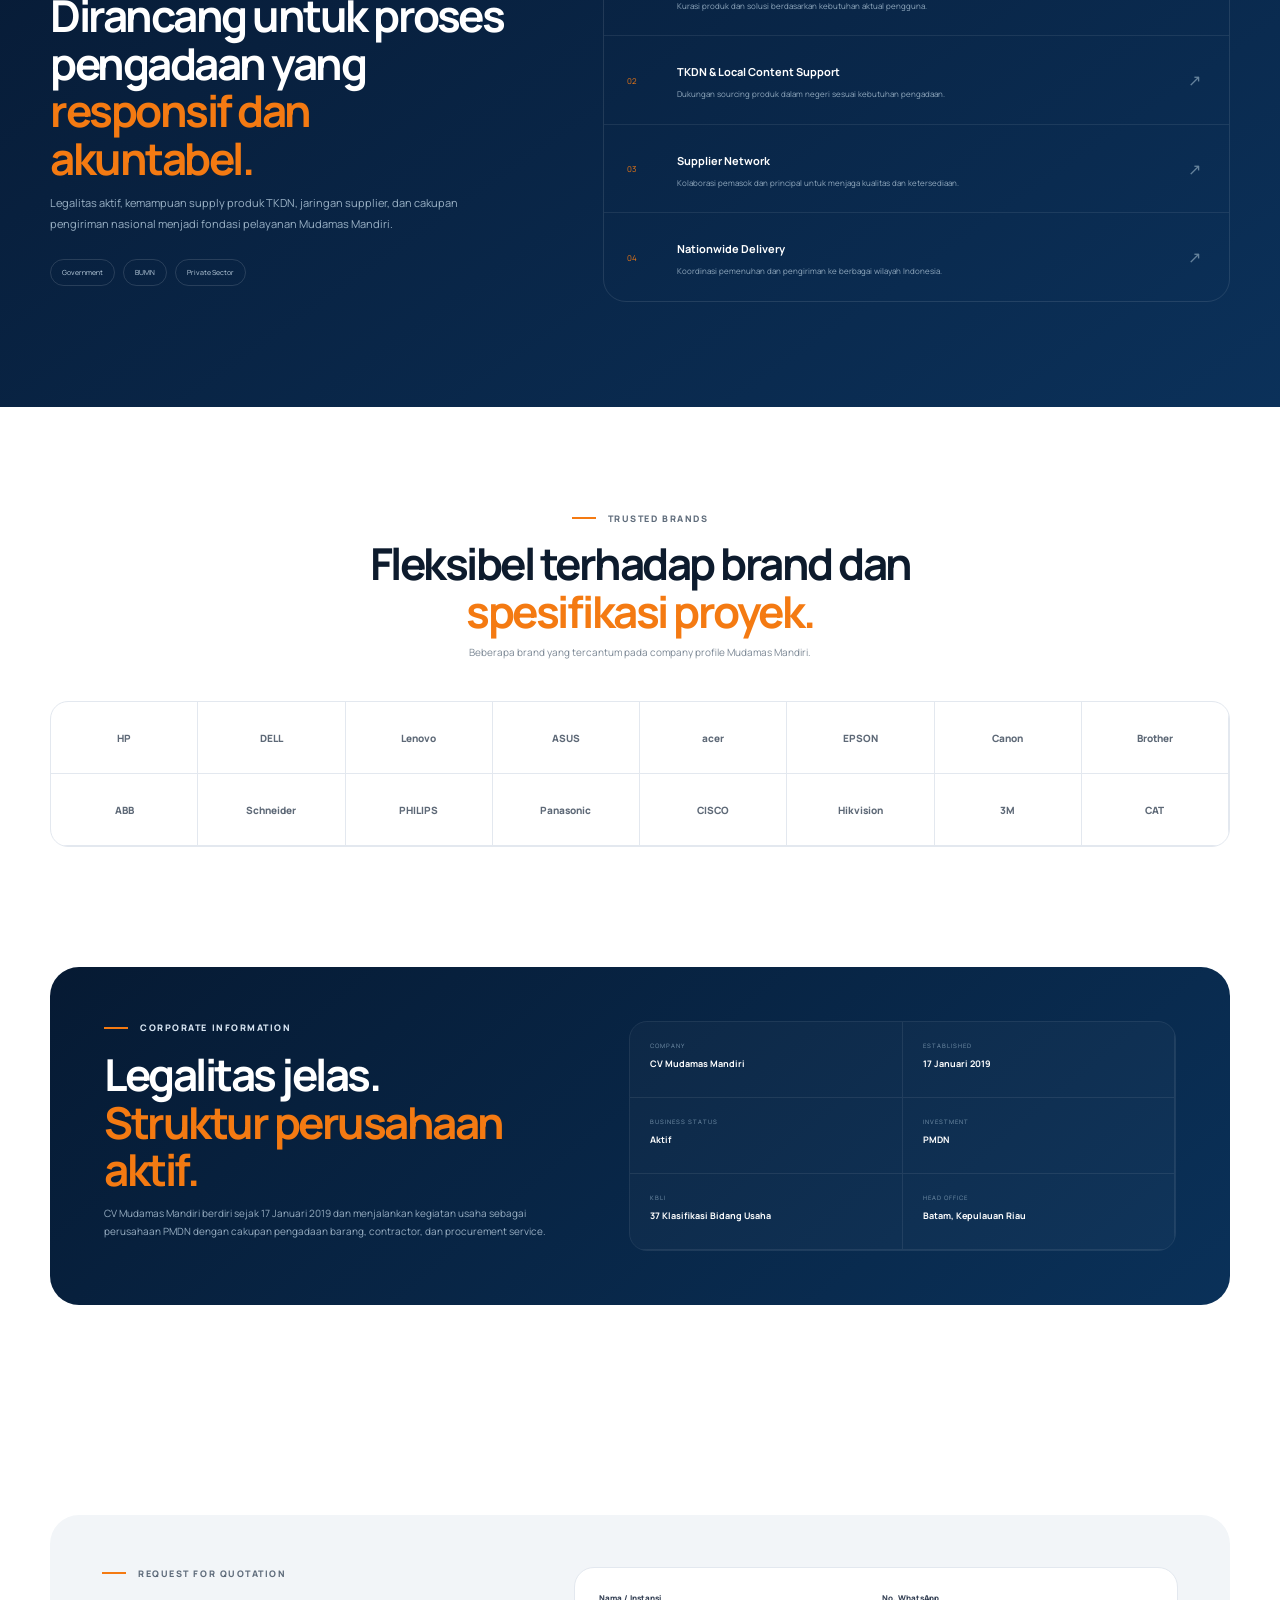
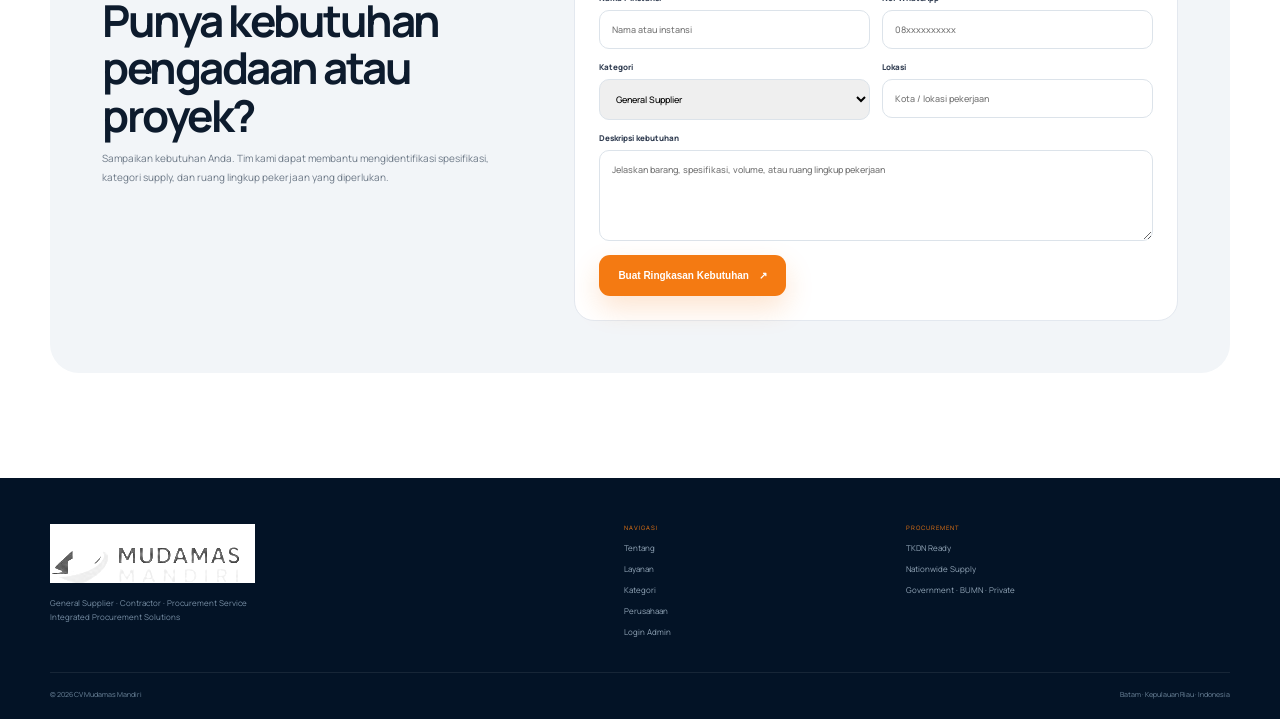
==== commit bd8a0802: "Add files via upload" ====
--- a/index.html
+++ b/index.html
@@ -21,8 +21,15 @@
       <a href="#categories">Kategori</a>
       <a href="#capability">Kapabilitas</a>
       <a href="#company">Perusahaan</a>
+      <a class="nav-admin-mobile" href="admin-login.html">Login Admin</a>
     </nav>
-    <a class="nav-cta" href="#contact">Ajukan Kebutuhan <span>↗</span></a>
+    <div class="nav-actions">
+      <a class="admin-login-btn" href="admin-login.html" aria-label="Login Admin">
+        <span class="admin-lock" aria-hidden="true">⌾</span>
+        <span>Admin</span>
+      </a>
+      <a class="nav-cta" href="#contact">Ajukan Kebutuhan <span>↗</span></a>
+    </div>
     <button class="menu" id="menu" aria-label="Menu"><span></span><span></span></button>
   </div>
 </header>
@@ -182,7 +189,7 @@
 <footer>
   <div class="container footer-grid">
     <div class="footer-brand"><img src="logo-mudamas.png" alt="Mudamas Mandiri"><p>General Supplier · Contractor · Procurement Service<br>Integrated Procurement Solutions</p></div>
-    <div><small>NAVIGASI</small><a href="#about">Tentang</a><a href="#services">Layanan</a><a href="#categories">Kategori</a><a href="#company">Perusahaan</a></div>
+    <div><small>NAVIGASI</small><a href="#about">Tentang</a><a href="#services">Layanan</a><a href="#categories">Kategori</a><a href="#company">Perusahaan</a><a href="admin-login.html">Login Admin</a></div>
     <div><small>PROCUREMENT</small><span>TKDN Ready</span><span>Nationwide Supply</span><span>Government · BUMN · Private</span></div>
   </div>
   <div class="container footer-bottom"><span>© 2026 CV Mudamas Mandiri</span><span>Batam · Kepulauan Riau · Indonesia</span></div>
--- a/style.css
+++ b/style.css
@@ -1,3 +1,43 @@
 :root{--navy:#061a33;--navy2:#0a2d55;--orange:#f47a12;--ink:#0d1b2d;--muted:#667085;--line:#e3e8ef;--bg:#f6f8fb;--white:#fff}*{box-sizing:border-box}html{scroll-behavior:smooth}body{margin:0;font-family:Manrope,Arial,sans-serif;color:var(--ink);background:#fff}a{text-decoration:none;color:inherit}.container{width:min(1180px,calc(100% - 48px));margin:auto}.header{position:fixed;inset:0 0 auto;z-index:50;background:rgba(255,255,255,.96);border-bottom:1px solid rgba(13,27,45,.08);backdrop-filter:blur(16px)}.nav-shell{height:76px;display:flex;align-items:center;gap:34px}.logo img{display:block;width:188px}.nav{margin-left:auto;display:flex;gap:31px;align-items:center}.nav a{font-size:12px;font-weight:700;color:#3e4a59}.nav a:hover{color:var(--orange)}.nav-cta{margin-left:5px;background:var(--orange);color:#fff;border-radius:12px;padding:13px 18px;font-size:11px;font-weight:800;box-shadow:0 10px 24px rgba(244,122,18,.22)}.menu{display:none;margin-left:auto;border:0;background:none;width:42px;height:42px}.menu span{display:block;width:23px;height:2px;background:var(--navy);margin:6px auto}.hero{position:relative;padding-top:76px;background:radial-gradient(circle at 80% 42%,#123d6a 0,#0b2a4c 28%,#061a33 68%);color:#fff;overflow:hidden}.hero-orbit{position:absolute;border:1px solid rgba(255,255,255,.055);border-radius:50%}.hero-orbit.one{width:720px;height:720px;right:-260px;top:-225px}.hero-orbit.two{width:500px;height:500px;right:-100px;top:-95px}.hero-grid{min-height:605px;display:grid;grid-template-columns:1.08fr .92fr;gap:78px;align-items:center;padding:66px 0 58px}.kicker{display:flex;align-items:center;gap:12px;font-size:9px;font-weight:800;text-transform:uppercase;letter-spacing:1.55px;color:#dbe8f5}.kicker i{width:24px;height:2px;background:var(--orange);display:block}.kicker.dark{color:#5f6c7b}.hero h1{font-size:56px;line-height:1.03;letter-spacing:-3.2px;margin:20px 0 20px;max-width:660px}.hero h1 span,.section h2 span{color:var(--orange)}.hero-copy>p{max-width:650px;color:#bed0e1;font-size:13px;line-height:1.85;margin:0}.hero-actions{display:flex;gap:12px;margin-top:30px}.btn{display:inline-flex;align-items:center;justify-content:center;gap:10px;border-radius:11px;padding:14px 18px;font-size:10px;font-weight:800;border:1px solid transparent;cursor:pointer}.btn.primary{background:var(--orange);color:#fff;box-shadow:0 12px 28px rgba(244,122,18,.20)}.btn.secondary{border-color:rgba(255,255,255,.17);color:#fff;background:rgba(255,255,255,.04)}.hero-stats{margin-top:40px;padding-top:24px;border-top:1px solid rgba(255,255,255,.12);display:grid;grid-template-columns:repeat(4,1fr);gap:18px}.hero-stats strong,.hero-stats span{display:block}.hero-stats strong{font-size:20px}.hero-stats span{font-size:7px;color:#89a6c0;text-transform:uppercase;letter-spacing:.55px;margin-top:6px}.hero-panel{position:relative;background:linear-gradient(155deg,rgba(255,255,255,.10),rgba(255,255,255,.035));border:1px solid rgba(255,255,255,.14);border-radius:28px;padding:28px;box-shadow:0 40px 100px rgba(0,0,0,.24);backdrop-filter:blur(16px)}.panel-top{display:flex;justify-content:space-between;align-items:center;font-size:7px;letter-spacing:1.2px;color:#91aac1}.panel-top b{display:flex;align-items:center;gap:6px;font-size:7px;color:#c6f2d7}.panel-top b i{width:7px;height:7px;border-radius:50%;background:#39d98a;box-shadow:0 0 0 5px rgba(57,217,138,.08)}.panel-title{font-size:25px;line-height:1.15;font-weight:800;letter-spacing:-1px;margin-top:15px}.panel-route{height:150px;margin:26px 0 20px;position:relative;border-radius:18px;background:linear-gradient(rgba(255,255,255,.028) 1px,transparent 1px),linear-gradient(90deg,rgba(255,255,255,.028) 1px,transparent 1px),rgba(2,17,34,.32);background-size:27px 27px}.route-line{position:absolute;height:1px;background:linear-gradient(90deg,transparent,#f47a12,#f47a12,#f47a12,transparent);left:9%;right:9%;top:50%;transform:rotate(-6deg);transform-origin:center}.route-node{position:absolute;text-align:center}.route-node i{display:block;width:11px;height:11px;border-radius:50%;background:var(--orange);border:3px solid #16395f;box-shadow:0 0 0 5px rgba(244,122,18,.10);margin:auto}.route-node span{display:block;font-size:7px;color:#9bb1c6;margin-top:9px}.n1{left:8%;top:66%}.n2{left:34%;top:48%}.n3{left:61%;top:42%}.n4{right:7%;top:23%}.panel-grid{display:grid;grid-template-columns:1fr 1fr;border:1px solid rgba(255,255,255,.10);border-radius:17px;overflow:hidden}.panel-grid div{padding:14px 15px;border-bottom:1px solid rgba(255,255,255,.08);border-right:1px solid rgba(255,255,255,.08)}.panel-grid div:nth-child(2n){border-right:0}.panel-grid div:nth-child(n+3){border-bottom:0}.panel-grid small,.panel-grid strong{display:block}.panel-grid small{font-size:6px;color:#7896b0;letter-spacing:1px}.panel-grid strong{font-size:10px;margin-top:6px}.panel-note{display:flex;gap:11px;align-items:center;margin-top:14px;padding:12px 14px;border-radius:13px;background:rgba(255,255,255,.035)}.panel-note span{font-size:8px;color:var(--orange)}.panel-note p{font-size:8px;color:#9cb1c4;margin:0}.ecosystem{border-top:1px solid rgba(255,255,255,.08);background:rgba(2,15,30,.38)}.ecosystem-inner{min-height:65px;display:flex;align-items:center;justify-content:space-between;gap:30px}.ecosystem p{font-size:8px;color:#a6bacd}.ecosystem p span{font-size:6px;color:#64839f;letter-spacing:1.2px;margin-right:12px}.ecosystem-inner>div{display:flex;gap:28px;align-items:center}.ecosystem b{font-size:8px;color:#dce7f2}.section{padding:105px 0}.about{background:#fff}.about-grid{display:grid;grid-template-columns:1fr 1fr;gap:105px;align-items:start}.section h2{font-size:44px;line-height:1.08;letter-spacing:-2.5px;margin:17px 0 0}.about-copy .lead{font-size:16px;line-height:1.75;margin:0;color:#233347}.about-copy>p:not(.lead){font-size:11px;line-height:1.9;color:#718096;margin-top:17px}.principles{display:grid;grid-template-columns:repeat(4,1fr);margin-top:68px;border:1px solid var(--line);border-radius:22px;overflow:hidden}.principles article{padding:28px;border-right:1px solid var(--line)}.principles article:last-child{border-right:0}.principles span{font-size:8px;color:var(--orange);font-weight:800}.principles h3{font-size:12px;margin:18px 0 8px}.principles p{font-size:9px;line-height:1.75;color:#7b8795;margin:0}.services{background:var(--navy);color:#fff}.section-title-row{display:grid;grid-template-columns:1.25fr .75fr;gap:100px;align-items:end}.section-title-row>p{font-size:11px;line-height:1.9;color:#93aac0;margin:0}.services h2{color:#fff}.service-grid{display:grid;grid-template-columns:repeat(3,1fr);gap:18px;margin-top:48px}.service-grid article{position:relative;min-height:335px;padding:30px;border:1px solid rgba(255,255,255,.1);border-radius:22px;background:rgba(255,255,255,.035)}.service-grid article.accent{background:linear-gradient(155deg,#f47a12,#e46608);border-color:#f47a12}.num{font-size:7px;letter-spacing:1px;color:#6f8aa3}.accent .num{color:rgba(255,255,255,.6)}.service-icon{width:48px;height:48px;border-radius:14px;display:grid;place-items:center;background:#12375d;margin-top:45px;font-size:11px;font-weight:800}.accent .service-icon{background:rgba(255,255,255,.16)}.service-grid h3{font-size:18px;margin:17px 0 10px}.service-grid p{font-size:10px;line-height:1.8;color:#9fb4c7}.accent p{color:#fff}.service-grid a{position:absolute;bottom:28px;font-size:9px;font-weight:800}.categories{background:var(--bg)}.section-title-row.light>p{color:#697586}.category-grid{display:grid;grid-template-columns:repeat(4,1fr);gap:14px;margin-top:46px}.category{background:#fff;border:1px solid var(--line);border-radius:18px;padding:22px;min-height:165px;transition:.2s}.category:hover{transform:translateY(-3px);box-shadow:0 18px 45px rgba(6,26,51,.08)}.category .ico{width:38px;height:38px;border-radius:11px;background:#edf3f8;display:grid;place-items:center;font-size:11px;font-weight:800;color:var(--navy)}.category b{display:block;font-size:11px;margin-top:20px}.category small{display:block;font-size:8px;line-height:1.65;color:#8793a0;margin-top:8px}.capability{background:linear-gradient(145deg,#071a34,#0b315a);color:#fff}.capability-grid{display:grid;grid-template-columns:.85fr 1.15fr;gap:90px;align-items:center}.cap-copy h2{color:#fff}.cap-copy>p{font-size:11px;line-height:1.9;color:#9ab1c5}.sector-tags{display:flex;gap:8px;margin-top:24px;flex-wrap:wrap}.sector-tags span{padding:8px 11px;border-radius:999px;border:1px solid rgba(255,255,255,.13);font-size:7px;color:#bdd0e0}.cap-list{border:1px solid rgba(255,255,255,.1);border-radius:23px;overflow:hidden}.cap-list>div{display:grid;grid-template-columns:38px 1fr 18px;gap:12px;align-items:center;padding:23px;border-bottom:1px solid rgba(255,255,255,.08)}.cap-list>div:last-child{border-bottom:0}.cap-list>div>span{font-size:8px;color:var(--orange)}.cap-list b{font-size:11px}.cap-list p{font-size:8px;color:#91a9be;line-height:1.7;margin:6px 0 0}.cap-list i{font-style:normal;color:#66839c}.brands{background:#fff}.brand-intro{text-align:center;max-width:720px}.brand-intro .kicker{justify-content:center}.brand-intro h2{margin-top:15px}.brand-intro p{font-size:10px;color:#7c8895}.brand-grid{display:grid;grid-template-columns:repeat(8,1fr);margin-top:42px;border:1px solid var(--line);border-radius:18px;overflow:hidden}.brand-grid span{min-height:72px;display:grid;place-items:center;border-right:1px solid var(--line);border-bottom:1px solid var(--line);font-size:10px;font-weight:800;color:#5e6977}.company{padding-top:15px}.company-box{border-radius:29px;background:linear-gradient(140deg,#061a33,#0a3159);color:#fff;padding:54px;display:grid;grid-template-columns:.9fr 1.1fr;gap:78px}.company-box h2{color:#fff}.company-box>div>p{font-size:10px;line-height:1.85;color:#97adc1}.facts{display:grid;grid-template-columns:1fr 1fr;border:1px solid rgba(255,255,255,.09);border-radius:18px;overflow:hidden}.facts div{padding:20px;background:rgba(255,255,255,.025);border-right:1px solid rgba(255,255,255,.08);border-bottom:1px solid rgba(255,255,255,.08)}.facts small,.facts b{display:block}.facts small{font-size:6px;color:#7895ad;letter-spacing:1px}.facts b{font-size:9px;margin-top:7px}.contact{background:#fff}.contact-grid{background:#f2f5f8;border-radius:29px;padding:52px;display:grid;grid-template-columns:.8fr 1.2fr;gap:70px}.contact-grid>div>p{font-size:10px;line-height:1.85;color:#6e7a88}.contact form{background:#fff;border:1px solid var(--line);border-radius:20px;padding:24px}.fields{display:grid;grid-template-columns:1fr 1fr;gap:12px}label{display:block;font-size:8px;font-weight:800;color:#344054;margin-bottom:12px}input,select,textarea{width:100%;margin-top:7px;border:1px solid #dce3ea;border-radius:10px;padding:12px;font:500 9px Manrope;outline:none}input:focus,select:focus,textarea:focus{border-color:var(--orange);box-shadow:0 0 0 3px rgba(244,122,18,.08)}.rfq-result{margin-top:14px;padding:14px;border-radius:12px;background:#f7f9fb;font-size:9px;line-height:1.65;white-space:pre-wrap}footer{background:#031326;color:#fff;padding:46px 0 20px}.footer-grid{display:grid;grid-template-columns:1.6fr .7fr 1fr;gap:55px}.footer-brand img{width:205px;filter:brightness(4) grayscale(1)}.footer-brand p{font-size:8px;line-height:1.75;color:#7990a6}.footer-grid>div:not(.footer-brand){display:flex;flex-direction:column;gap:10px}.footer-grid small{font-size:6px;color:var(--orange);letter-spacing:1px}.footer-grid a,.footer-grid span{font-size:8px;color:#93a6b8}.footer-bottom{display:flex;justify-content:space-between;border-top:1px solid rgba(255,255,255,.08);margin-top:35px;padding-top:17px;font-size:7px;color:#6f879d}
 @media(max-width:980px){.nav,.nav-cta{display:none}.menu{display:block}.nav.open{display:flex;position:absolute;top:76px;left:24px;right:24px;background:#fff;border:1px solid var(--line);border-radius:16px;padding:14px;flex-direction:column;align-items:stretch;box-shadow:0 22px 55px rgba(6,26,51,.14)}.hero-grid,.about-grid,.capability-grid,.company-box,.contact-grid{grid-template-columns:1fr}.hero-grid{gap:45px}.hero-panel{max-width:700px}.section-title-row{grid-template-columns:1fr;gap:18px}.principles,.service-grid{grid-template-columns:1fr 1fr}.service-grid article:last-child{grid-column:1/-1}.category-grid{grid-template-columns:repeat(2,1fr)}.brand-grid{grid-template-columns:repeat(4,1fr)}.footer-grid{grid-template-columns:1fr 1fr}.footer-brand{grid-column:1/-1}}
 @media(max-width:620px){.container{width:min(100% - 28px,1180px)}.nav-shell{height:66px}.logo img{width:162px}.hero{padding-top:66px}.hero-grid{padding:44px 0 36px;min-height:auto}.hero h1{font-size:39px;letter-spacing:-2.2px}.hero-copy>p{font-size:11px}.hero-stats{grid-template-columns:1fr 1fr}.hero-panel{padding:20px}.panel-route{height:126px}.ecosystem-inner{align-items:flex-start;flex-direction:column;padding:18px 0}.ecosystem-inner>div{gap:18px;flex-wrap:wrap}.section{padding:76px 0}.section h2{font-size:35px;letter-spacing:-1.9px}.about-grid,.capability-grid{gap:40px}.principles,.service-grid,.category-grid{grid-template-columns:1fr}.principles article{border-right:0;border-bottom:1px solid var(--line)}.service-grid article:last-child{grid-column:auto}.brand-grid{grid-template-columns:repeat(2,1fr)}.company-box,.contact-grid{padding:27px 18px;border-radius:22px;gap:35px}.facts,.fields{grid-template-columns:1fr}.footer-grid{grid-template-columns:1fr}.footer-brand{grid-column:auto}.footer-bottom{flex-direction:column;gap:8px}}
+
+/* ===== Admin access entry ===== */
+.nav-actions{display:flex;align-items:center;gap:10px;margin-left:4px}
+.admin-login-btn{height:40px;display:inline-flex;align-items:center;gap:8px;padding:0 14px;border:1px solid #d9e0e8;border-radius:11px;background:#fff;color:#17304d;font-size:10px;font-weight:800;transition:.2s ease;box-shadow:0 5px 18px rgba(6,26,51,.04)}
+.admin-login-btn:hover{border-color:#b8c5d3;background:#f8fafc;transform:translateY(-1px)}
+.admin-lock{width:21px;height:21px;border-radius:7px;display:grid;place-items:center;background:#eef3f8;color:#183b61;font-size:11px;line-height:1}
+.nav-admin-mobile{display:none!important}
+
+/* ===== Admin login page ===== */
+.admin-page{min-height:100vh;background:linear-gradient(135deg,#04152a 0%,#072747 48%,#0b355f 100%);color:#fff;display:grid;grid-template-rows:auto 1fr auto;position:relative;overflow:hidden}
+.admin-page:before,.admin-page:after{content:"";position:fixed;border:1px solid rgba(255,255,255,.05);border-radius:50%;pointer-events:none}
+.admin-page:before{width:720px;height:720px;right:-260px;top:-260px}.admin-page:after{width:470px;height:470px;left:-250px;bottom:-280px}
+.admin-login-header{height:78px;display:flex;align-items:center;border-bottom:1px solid rgba(255,255,255,.08);position:relative;z-index:2}
+.admin-login-header .container{display:flex;align-items:center;justify-content:space-between}
+.admin-login-header img{width:185px;background:#fff;border-radius:8px;padding:3px 8px}
+.admin-back{font-size:10px;font-weight:700;color:#c8d7e6;display:inline-flex;align-items:center;gap:8px;padding:10px 13px;border:1px solid rgba(255,255,255,.12);border-radius:10px;background:rgba(255,255,255,.04)}
+.admin-back:hover{background:rgba(255,255,255,.08);color:#fff}
+.admin-login-main{display:grid;place-items:center;padding:54px 0 70px;position:relative;z-index:2}
+.admin-login-shell{width:min(1040px,calc(100% - 40px));display:grid;grid-template-columns:1.05fr .95fr;border:1px solid rgba(255,255,255,.12);border-radius:28px;overflow:hidden;box-shadow:0 35px 90px rgba(0,0,0,.28);background:rgba(255,255,255,.04);backdrop-filter:blur(15px)}
+.admin-login-intro{padding:58px 54px;background:linear-gradient(145deg,rgba(255,255,255,.045),rgba(255,255,255,.015))}
+.admin-login-intro .admin-eyebrow{font-size:8px;letter-spacing:1.6px;font-weight:800;color:#9fb5ca;text-transform:uppercase;display:flex;align-items:center;gap:10px}.admin-login-intro .admin-eyebrow:before{content:"";width:24px;height:2px;background:#f47a12}
+.admin-login-intro h1{font-size:40px;line-height:1.08;letter-spacing:-2.2px;margin:19px 0 17px}.admin-login-intro h1 span{color:#f47a12}
+.admin-login-intro>p{font-size:11px;line-height:1.9;color:#a8bfd2;max-width:470px}
+.admin-modules{display:grid;grid-template-columns:1fr 1fr;gap:12px;margin-top:35px}
+.admin-module{padding:18px;border:1px solid rgba(255,255,255,.09);border-radius:16px;background:rgba(255,255,255,.035)}
+.admin-module .module-icon{width:34px;height:34px;border-radius:10px;display:grid;place-items:center;background:rgba(244,122,18,.13);color:#ff9b45;font-size:12px;font-weight:800}
+.admin-module b{display:block;font-size:10px;margin-top:13px}.admin-module span{display:block;font-size:8px;line-height:1.65;color:#8da6bc;margin-top:6px}
+.admin-login-card{background:#fff;color:#13243a;padding:54px 46px;display:flex;flex-direction:column;justify-content:center}
+.admin-login-card .mini-label{font-size:7px;letter-spacing:1.4px;font-weight:800;color:#f47a12;text-transform:uppercase}
+.admin-login-card h2{font-size:28px;letter-spacing:-1.3px;margin:10px 0 7px}.admin-login-card>p{font-size:9px;line-height:1.7;color:#7b8795;margin:0 0 27px}
+.admin-form label{font-size:8px;font-weight:800;color:#344054;margin-bottom:14px}.admin-form input{font-size:10px;padding:13px 14px;background:#fbfcfd}
+.password-wrap{position:relative}.password-wrap input{padding-right:46px}.toggle-password{position:absolute;right:8px;top:50%;transform:translateY(-25%);width:32px;height:30px;border:0;background:#eef3f7;border-radius:8px;cursor:pointer;color:#48617a;font-size:12px}
+.admin-form-row{display:flex;align-items:center;justify-content:space-between;margin:2px 0 20px}.admin-remember{display:flex!important;align-items:center;gap:7px;font-size:8px!important;font-weight:600!important;color:#687587!important;margin:0!important}.admin-remember input{width:auto;margin:0}.forgot-link{font-size:8px;font-weight:700;color:#f47a12}
+.admin-submit{width:100%;border:0;border-radius:11px;background:#f47a12;color:white;padding:14px 18px;font:800 10px Manrope;cursor:pointer;box-shadow:0 12px 30px rgba(244,122,18,.22)}
+.admin-security{display:flex;gap:9px;align-items:flex-start;margin-top:20px;padding-top:18px;border-top:1px solid #edf0f3;color:#7d8996}.admin-security strong{display:block;font-size:8px;color:#4a5969}.admin-security span{font-size:7px;line-height:1.6;display:block;margin-top:3px}.security-dot{width:22px;height:22px;border-radius:7px;background:#eff7f2;display:grid;place-items:center;color:#2e9c62;font-size:10px;flex:0 0 auto}
+.admin-login-status{margin-top:15px;padding:11px 12px;border-radius:10px;background:#fff7ef;color:#93500f;border:1px solid #ffe0bd;font-size:8px;line-height:1.55;display:none}.admin-login-status.show{display:block}
+.admin-login-footer{position:relative;z-index:2;padding:0 0 24px;text-align:center;font-size:7px;color:#7390aa}
+
+@media(max-width:980px){.nav-actions{margin-left:auto}.admin-login-btn,.nav-cta{display:none}.nav-admin-mobile{display:flex!important;color:#17304d!important;background:#f3f6f9;border-radius:10px;padding:11px 12px;margin-top:4px}.admin-login-shell{grid-template-columns:1fr}.admin-login-intro{padding:40px}.admin-login-card{padding:40px}}
+@media(max-width:620px){.admin-login-header{height:66px}.admin-login-header img{width:155px}.admin-login-main{padding:28px 0 44px}.admin-login-shell{width:min(100% - 24px,1040px);border-radius:21px}.admin-login-intro,.admin-login-card{padding:28px 22px}.admin-login-intro h1{font-size:31px;letter-spacing:-1.7px}.admin-modules{grid-template-columns:1fr}.admin-login-card h2{font-size:24px}.admin-back span{display:none}}
